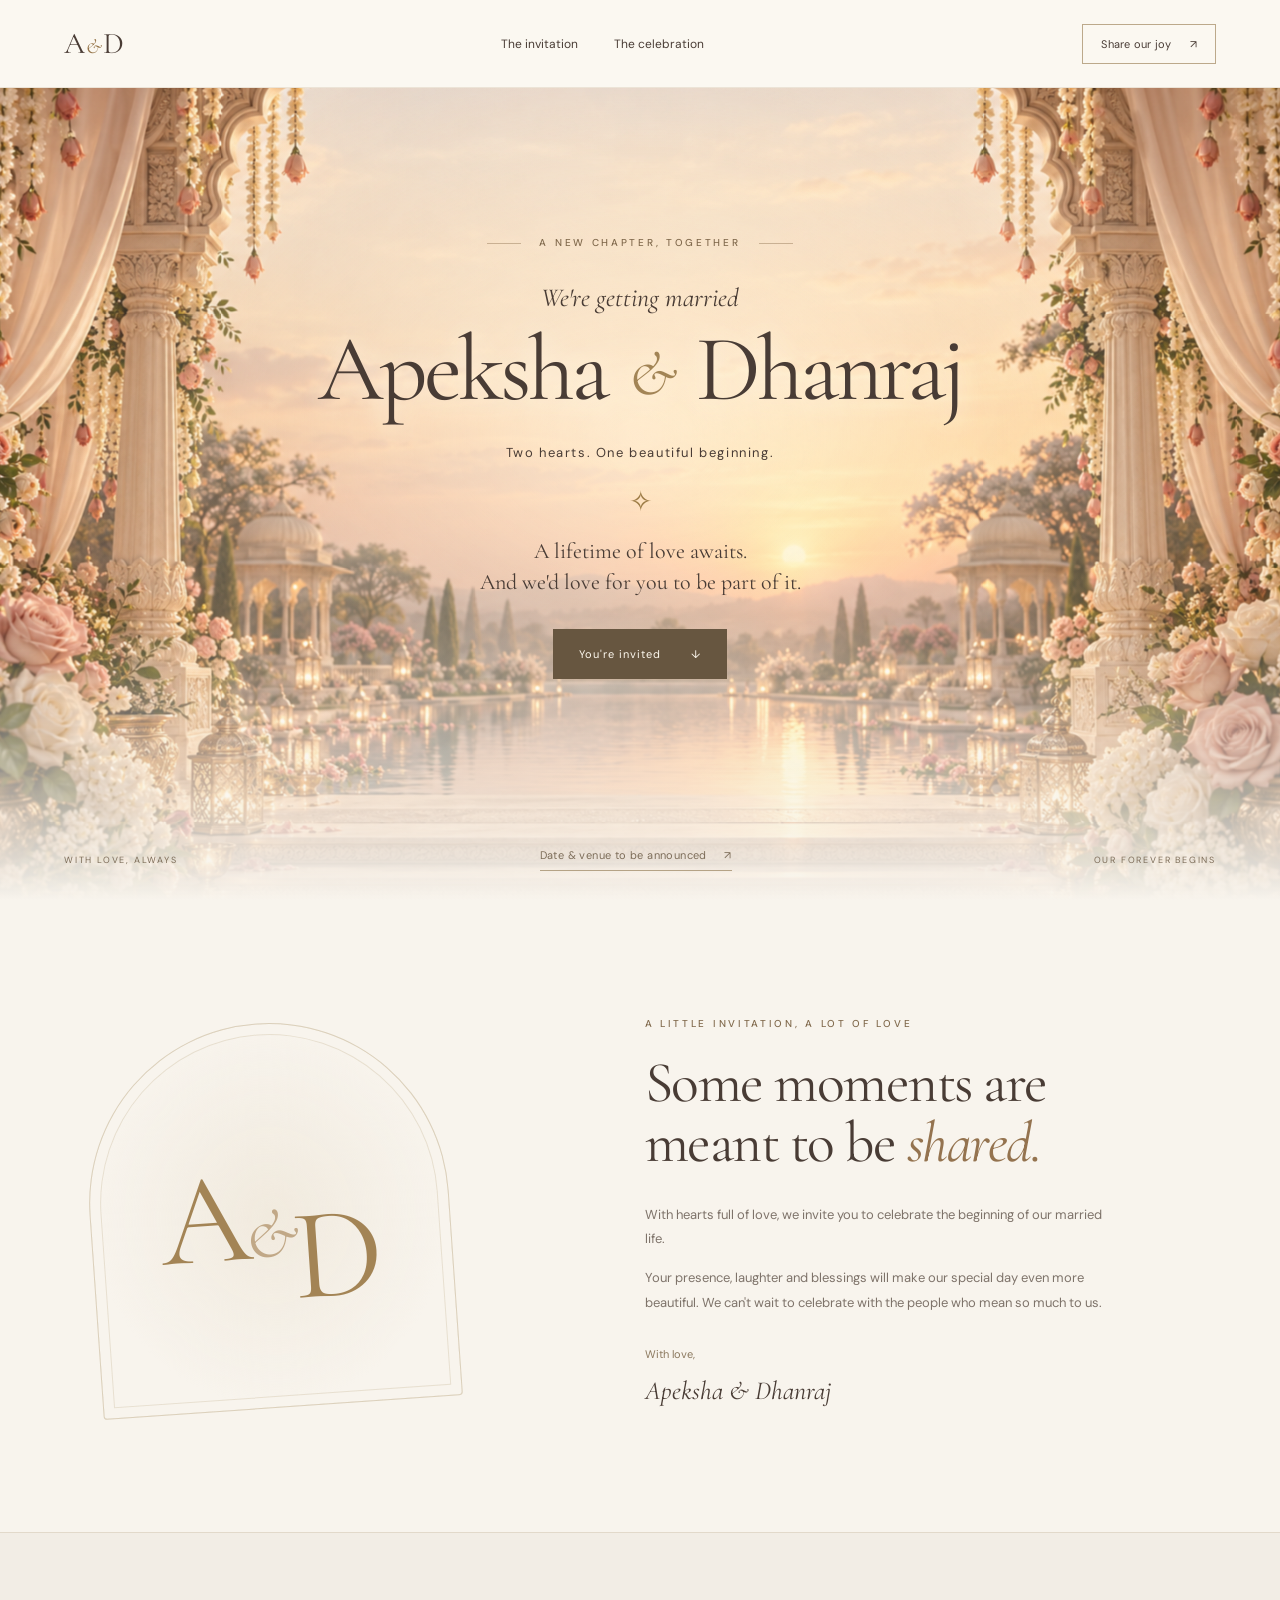
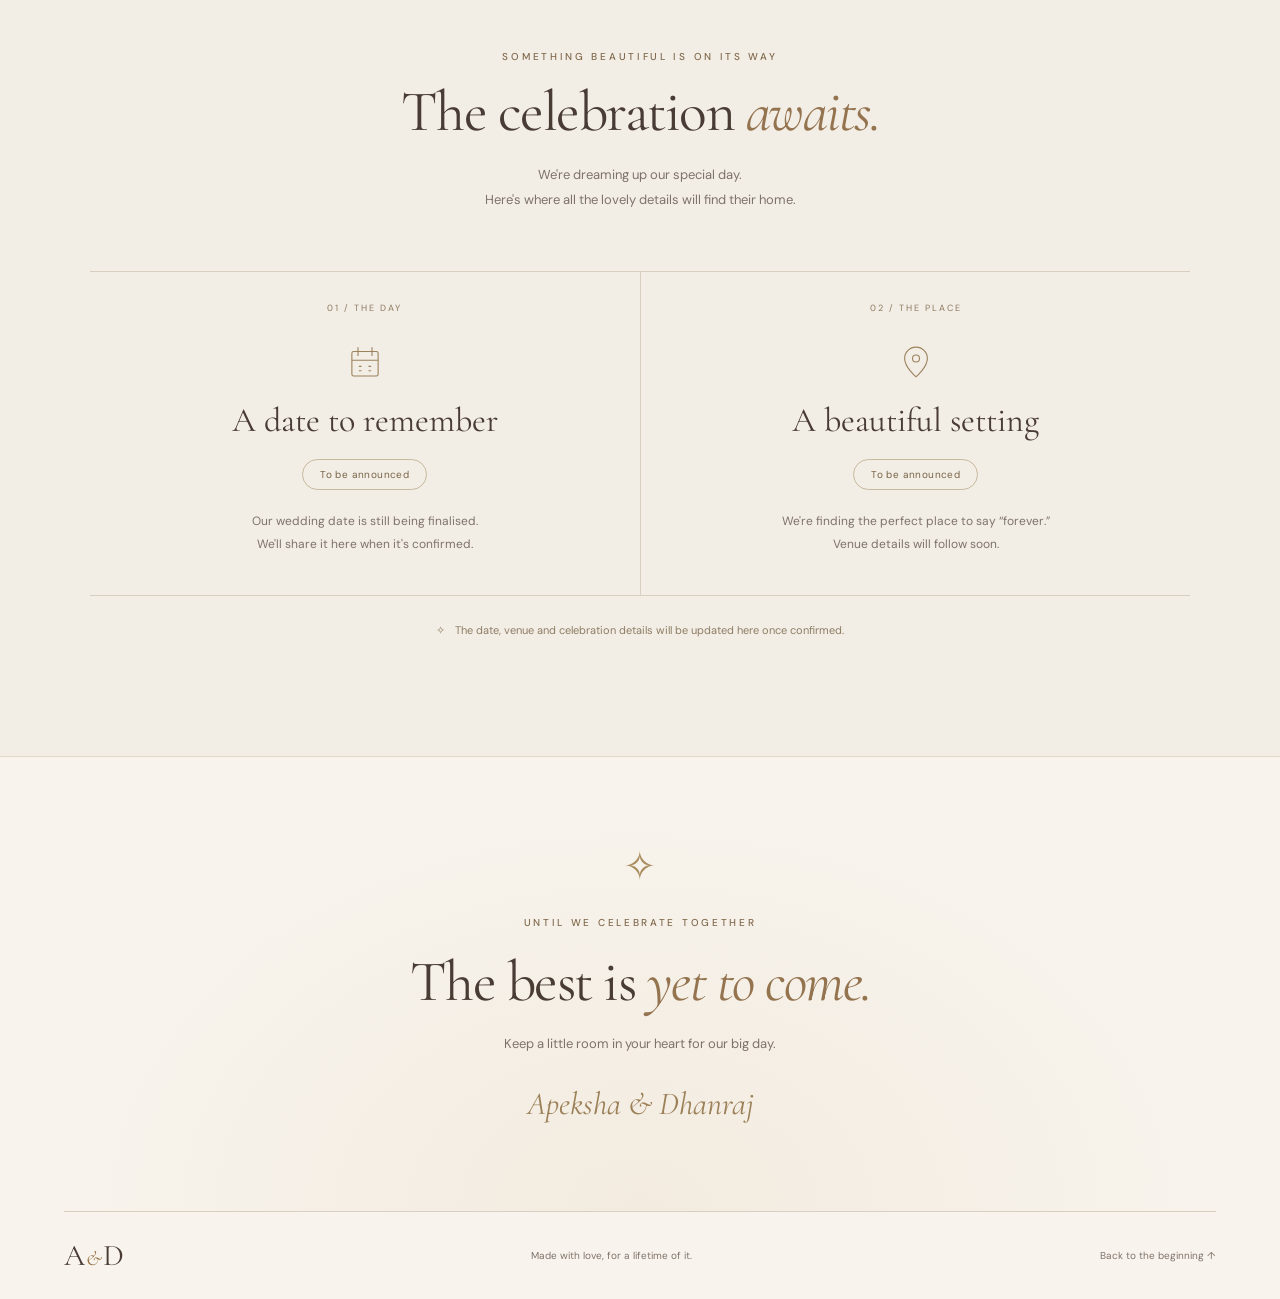
==== index.html @ e091887b "Publish Apeksha and Dhanraj wedding invitation" ====
<!doctype html>
<html lang="en">
<head>
  <meta charset="UTF-8">
  <meta name="viewport" content="width=device-width, initial-scale=1">
  <meta name="theme-color" content="#f7f2e9">
  <meta name="description" content="Apeksha and Dhanraj are getting married. Join us as we begin a lifetime of togetherness. Wedding date and venue will be announced soon.">
  <title>Apeksha &amp; Dhanraj | Our forever begins</title>
  <link rel="stylesheet" href="styles.css">
  <script src="script.js" defer></script>
</head>
<body>
  <header class="header">
    <a class="monogram" href="#home" aria-label="Apeksha and Dhanraj, home">A<span>&amp;</span>D</a>
    <nav aria-label="Main navigation">
      <a href="#invitation">The invitation</a>
      <a href="#celebration">The celebration</a>
    </nav>
    <button class="share-button" id="share" type="button">Share our joy <span aria-hidden="true">↗</span></button>
  </header>
  <main>
    <section class="hero" id="home" aria-labelledby="couple-names">
      <div class="hero-art" aria-hidden="true"></div>
      <div class="hero-wash" aria-hidden="true"></div>
      <div class="hero-copy">
        <p class="eyebrow"><span></span> A NEW CHAPTER, TOGETHER <span></span></p>
        <p class="intro">We're getting married</p>
        <h1 id="couple-names">Apeksha <em>&amp;</em> Dhanraj</h1>
        <p class="hero-message">Two hearts. One beautiful beginning.</p>
        <div class="small-ornament" aria-hidden="true">✧</div>
        <p class="hero-note">A lifetime of love awaits.<br>And we'd love for you to be part of it.</p>
        <a class="primary-button" href="#invitation">You're invited <span aria-hidden="true">↓</span></a>
      </div>
      <div class="hero-bottom">
        <span>WITH LOVE, ALWAYS</span>
        <a href="#celebration">Date &amp; venue to be announced <span aria-hidden="true">↗</span></a>
        <span>OUR FOREVER BEGINS</span>
      </div>
    </section>
    <section class="invitation section-pad" id="invitation" aria-labelledby="invitation-heading">
      <div class="invitation-side" aria-hidden="true"><span>A</span><i>&amp;</i><span>D</span></div>
      <div class="invitation-copy">
        <p class="eyebrow">A LITTLE INVITATION, A LOT OF LOVE</p>
        <h2 id="invitation-heading">Some moments are<br>meant to be <em>shared.</em></h2>
        <p>With hearts full of love, we invite you to celebrate the beginning of our married life.</p>
        <p>Your presence, laughter and blessings will make our special day even more beautiful. We can't wait to celebrate with the people who mean so much to us.</p>
        <p class="signature">With love,<br><span>Apeksha &amp; Dhanraj</span></p>
      </div>
    </section>
    <section class="celebration section-pad" id="celebration" aria-labelledby="celebration-heading">
      <p class="eyebrow">SOMETHING BEAUTIFUL IS ON ITS WAY</p>
      <h2 id="celebration-heading">The celebration <em>awaits.</em></h2>
      <p class="section-lead">We're dreaming up our special day.<br>Here's where all the lovely details will find their home.</p>
      <div class="details">
        <article>
          <span class="detail-number">01 / THE DAY</span>
          <svg viewBox="0 0 48 48" fill="none" aria-hidden="true"><rect x="9" y="12" width="30" height="28" rx="2"/><path d="M16 7v10M32 7v10M9 22h30M17 29h3m8 0h3m-14 5h3m8 0h3"/></svg>
          <h3>A date to remember</h3>
          <span class="status">To be announced</span>
          <p>Our wedding date is still being finalised.<br>We'll share it here when it's confirmed.</p>
        </article>
        <article>
          <span class="detail-number">02 / THE PLACE</span>
          <svg viewBox="0 0 48 48" fill="none" aria-hidden="true"><path d="M37 20c0 10-13 21-13 21S11 30 11 20a13 13 0 1 1 26 0Z"/><circle cx="24" cy="20" r="4"/></svg>
          <h3>A beautiful setting</h3>
          <span class="status">To be announced</span>
          <p>We're finding the perfect place to say “forever.”<br>Venue details will follow soon.</p>
        </article>
      </div>
      <p class="details-note"><span aria-hidden="true">✧</span> The date, venue and celebration details will be updated here once confirmed.</p>
    </section>
    <section class="closing" aria-labelledby="closing-heading">
      <div aria-hidden="true" class="closing-ornament">✧</div>
      <p class="eyebrow">UNTIL WE CELEBRATE TOGETHER</p>
      <h2 id="closing-heading">The best is <em>yet to come.</em></h2>
      <p>Keep a little room in your heart for our big day.</p>
      <span class="closing-names">Apeksha &amp; Dhanraj</span>
    </section>
  </main>
  <footer><a class="monogram" href="#home" aria-label="Back to top">A<span>&amp;</span>D</a><p>Made with love, for a lifetime of it.</p><a href="#home">Back to the beginning ↑</a></footer>
  <div id="toast" class="toast" role="status" aria-live="polite"></div>
  <dialog id="share-dialog">
    <form method="dialog"><button class="dialog-close" aria-label="Close sharing options">×</button></form>
    <p class="eyebrow">A LITTLE JOY TO SHARE</p>
    <h2>Our wedding invitation</h2>
    <p>Share a little happiness. Copy our invitation link and send it to someone you'd love to celebrate with.</p>
    <label for="share-url">Invitation link</label>
    <input id="share-url" readonly>
    <button id="copy-link" class="primary-button" type="button">Copy invitation link</button>
    <p id="copy-status" role="status"></p>
  </dialog>
</body>
</html>
---- styles.css ----
@import url('https://fonts.googleapis.com/css2?family=Cormorant+Garamond:ital,wght@0,400;0,500;0,600;1,400;1,500&family=DM+Sans:wght@400;500;600&display=swap');
:root{--paper:#f8f4ed;--ink:#493c35;--muted:#7e736a;--gold:#947347;--line:#d9cfc0;--serif:"Cormorant Garamond",Georgia,serif;--sans:"DM Sans",Arial,sans-serif}
*{box-sizing:border-box}html{scroll-behavior:smooth;scroll-padding-top:80px}body{margin:0;background:var(--paper);color:var(--ink);font-family:var(--sans);font-size:14px}a{color:inherit;text-decoration:none}button,input{font:inherit}button,a{-webkit-tap-highlight-color:transparent}a:focus-visible,button:focus-visible,input:focus-visible{outline:2px solid var(--gold);outline-offset:6px}button{cursor:pointer}h1,h2,h3,p{margin:0}h1,h2,h3{font-family:var(--serif);font-weight:400}h2{font-size:clamp(40px,4.5vw,66px);line-height:1.04;letter-spacing:-1.5px}h2 em{font-weight:400;color:#94734f}.header{height:88px;padding:0 5%;display:flex;align-items:center;justify-content:space-between;border-bottom:1px solid #d5c5ae66;background:#fbf8f1}.monogram{font-family:var(--serif);font-size:30px;letter-spacing:-2px;white-space:nowrap}.monogram span{font-size:21px;padding:0 3px;color:var(--gold);font-style:italic}.header nav{display:flex;gap:36px;font-size:12px}.header nav a:hover,footer>a:last-child:hover{color:var(--gold)}.share-button{border:1px solid #bca98b;background:transparent;color:var(--ink);padding:12px 18px;font-size:11px;letter-spacing:.25px}.share-button span{margin-left:15px}.hero{min-height:720px;height:calc(100svh - 88px);max-height:1050px;position:relative;isolation:isolate;overflow:hidden;display:flex;align-items:center;justify-content:center;text-align:center}.hero-art{position:absolute;inset:-18px;background:#e9dfcc url("wedding-garden.png") center 53%/cover no-repeat;z-index:-3;transform:translate3d(var(--move-x,0px),var(--move-y,0px),0) scale(1.025);transition:transform 1.2s ease-out;will-change:transform}.hero-wash{position:absolute;inset:0;background:linear-gradient(180deg,#fff9e916 0%,#fff8e120 65%,#f8f4ed 100%),radial-gradient(ellipse at 50% 43%,#fff8e8a8 0%,#fff6e03b 40%,transparent 67%);z-index:-2}.hero-copy{position:relative;padding:20px 24px 95px;animation:arrive 1.6s both}.eyebrow{font-size:10px;letter-spacing:2.7px;font-weight:500;line-height:1.8;color:#816a4d}.hero .eyebrow{display:flex;align-items:center;justify-content:center;gap:18px}.hero .eyebrow span{width:34px;height:1px;background:#9c805f80}.intro{font-family:var(--serif);font-size:26px;font-style:italic;margin:30px 0 8px}.hero h1{font-size:clamp(66px,7.3vw,112px);line-height:1.05;letter-spacing:-4px;text-shadow:0 2px 25px #fff7e9}.hero h1 em{display:inline-block;font-size:.68em;color:#a28455;margin:0 5px;font-weight:400;vertical-align:8%}.hero-message{font-size:13px;letter-spacing:1.6px;margin-top:25px}.small-ornament{font-size:28px;color:#9c7b45;margin:22px 0 16px}.hero-note{font-family:var(--serif);font-size:22px;line-height:1.4}.primary-button{display:inline-flex;align-items:center;justify-content:center;gap:30px;background:#675640;color:#fffaf0;padding:17px 25px;margin-top:31px;border:1px solid #675640;font-size:11px;letter-spacing:1px;transition:background .2s,transform .2s}.primary-button:hover{background:#4d402f;transform:translateY(-2px)}.hero-bottom{position:absolute;bottom:29px;left:5%;right:5%;display:flex;align-items:center;justify-content:space-between;font-size:9px;letter-spacing:1.8px;color:#7c6c58}.hero-bottom>a{letter-spacing:.4px;font-size:11px;border-bottom:1px solid #b5a386;padding-bottom:8px}.hero-bottom>a span{margin-left:14px}.section-pad{padding:115px max(7%,calc((100vw - 1160px)/2))}.invitation{display:grid;grid-template-columns:1fr 1.2fr;gap:100px;align-items:center}.invitation-side{border:1px solid #b6a27c70;border-radius:200px 200px 4px 4px;position:relative;min-height:385px;max-width:360px;width:100%;display:flex;align-items:center;justify-content:center;font-family:var(--serif);font-size:130px;color:#a38455;background:radial-gradient(ellipse,#e9dfcd77,transparent 70%);box-shadow:inset 0 0 0 10px var(--paper),inset 0 0 0 11px #b6a27c40;transform:rotate(-4deg)}.invitation-side i{font-size:70px;margin:35px -7px 0;color:#c1a887}.invitation-side span:last-child{margin-top:85px}.invitation-copy h2{margin:21px 0 29px}.invitation-copy>p:not(.eyebrow):not(.signature){max-width:470px;font-size:13px;line-height:1.9;color:var(--muted);margin-top:14px}.signature{margin-top:27px;color:#8b785e;font-size:11px;line-height:2}.signature span{font-family:var(--serif);font-size:26px;font-style:italic;color:var(--ink)}.celebration{text-align:center;background:#eee8dd80;border-top:1px solid #e2d9ca;border-bottom:1px solid #e2d9ca}.celebration h2{margin:17px 0 21px}.section-lead{font-size:13px;line-height:1.9;color:var(--muted)}.details{display:grid;grid-template-columns:1fr 1fr;margin-top:58px;border-top:1px solid var(--line);border-bottom:1px solid var(--line)}.details article{padding:30px 20px 40px}.details article+article{border-left:1px solid var(--line)}.detail-number{display:block;font-size:9px;letter-spacing:2px;color:#8d7a60}.details svg{display:block;width:42px;height:42px;stroke:#9b825d;stroke-width:1.25;margin:27px auto 17px}.details h3{font-size:34px}.status{display:inline-block;border:1px solid #c8b99e;border-radius:30px;padding:8px 17px;margin:18px 0 20px;font-size:10px;letter-spacing:.4px;color:#786446}.details article p{font-size:12px;line-height:1.9;color:var(--muted)}.details-note{font-size:11px;line-height:1.8;color:#8e7d64;margin-top:25px}.details-note span{margin-right:7px}.closing{padding:83px 24px 88px;text-align:center;background:radial-gradient(ellipse at 50% 100%,#e7d9c555,transparent 70%)}.closing-ornament{font-size:40px;color:#aa8d5e;margin-bottom:22px}.closing h2{margin:21px 0 22px}.closing>p:not(.eyebrow){color:var(--muted);font-size:13px}.closing-names{display:block;font-family:var(--serif);font-size:32px;font-style:italic;color:#9c8058;margin-top:32px}footer{margin:0 5%;padding:25px 0;border-top:1px solid var(--line);display:flex;align-items:center;justify-content:space-between}footer p,footer>a:last-child{font-size:10px;color:var(--muted)}.toast{position:fixed;bottom:25px;left:50%;transform:translate(-50%,20px);opacity:0;pointer-events:none;padding:14px 22px;background:var(--ink);color:var(--paper);transition:.3s;z-index:5}.toast.visible{opacity:1;transform:translate(-50%,0)}dialog{width:calc(100% - 40px);max-width:480px;border:1px solid var(--line);padding:45px 35px;background:var(--paper);color:var(--ink);box-shadow:0 25px 100px #241b2833}dialog::backdrop{background:#31282188;backdrop-filter:blur(5px)}dialog h2{font-size:36px;margin:15px 0}dialog p:not(.eyebrow){font-size:12px;line-height:1.8;color:var(--muted)}dialog label{display:block;margin:25px 0 8px;font-size:11px}dialog input{padding:12px;width:100%;border:1px solid var(--line);background:#fffaf3;color:var(--ink);font-size:12px}dialog .primary-button{margin:15px 0}.dialog-close{position:absolute;top:10px;right:14px;font-size:26px;background:none;border:0;color:var(--ink)}@keyframes arrive{from{opacity:0;transform:translateY(16px)}to{opacity:1;transform:translateY(0)}}@media(min-width:1600px){.hero h1{font-size:120px}}
@media(max-width:800px){.header{height:74px;padding:0 6%}.header nav{gap:18px;font-size:10px}.share-button{padding:10px;font-size:10px}.share-button span{margin-left:5px}.hero{min-height:710px;height:calc(100svh - 74px)}.hero-art{background-position:50% 50%}.hero-copy{padding-bottom:80px}.hero h1{font-size:75px;letter-spacing:-2.5px;max-width:420px}.hero h1 em{display:block;font-size:42px;line-height:1.05;margin:5px 0}.hero .eyebrow{font-size:9px;letter-spacing:2px}.intro{font-size:23px;margin-top:25px}.hero-message{font-size:11px;letter-spacing:1px;margin-top:20px}.small-ornament{margin:17px 0 10px}.hero-note{font-size:20px}.hero-bottom{justify-content:center}.hero-bottom>span{display:none}.section-pad{padding:75px 8%}.invitation{gap:42px;grid-template-columns:.8fr 1.2fr}.invitation-side{font-size:85px;min-height:290px}.invitation-side i{font-size:45px}.invitation-copy h2{font-size:42px}.details h3{font-size:29px}}
@media(max-width:540px){.header nav a:first-child{display:none}.header nav{margin-left:auto;margin-right:20px}.share-button{font-size:0;border:0;padding:10px}.share-button span{font-size:22px;margin:0}.hero{min-height:745px;max-height:900px}.hero-copy{padding:10px 18px 75px}.hero h1{font-size:78px}.hero-art{background-position:center;background-size:auto 100%}.hero-wash{background:radial-gradient(ellipse at center,#fff8e8c9 10%,#fff6e066 55%,transparent 90%),linear-gradient(0deg,var(--paper),transparent 30%)}.hero .eyebrow span{width:18px}.hero .eyebrow{gap:9px;font-size:8px;letter-spacing:2px}.intro{margin-top:26px}.invitation{grid-template-columns:1fr;text-align:center;gap:40px}.invitation-side{min-height:230px;max-width:210px;margin:auto;font-size:85px}.invitation-side span:last-child{margin-top:55px}.invitation-copy h2{font-size:45px}.invitation-copy>p:not(.eyebrow):not(.signature){margin-left:auto;margin-right:auto}.details{grid-template-columns:1fr;margin-top:35px}.details article+article{border-left:0;border-top:1px solid var(--line)}.details article{padding:27px 0 35px}.details-note{font-size:10px}.celebration h2,.closing h2{font-size:44px}.closing{padding:65px 7%}footer{flex-wrap:wrap;gap:20px;justify-content:center;text-align:center}footer .monogram{display:none}footer>a:last-child{width:100%}}
@media(prefers-reduced-motion:reduce){html{scroll-behavior:auto}*,*::before,*::after{animation:none!important;transition:none!important}.hero-art{transform:none;will-change:auto}}
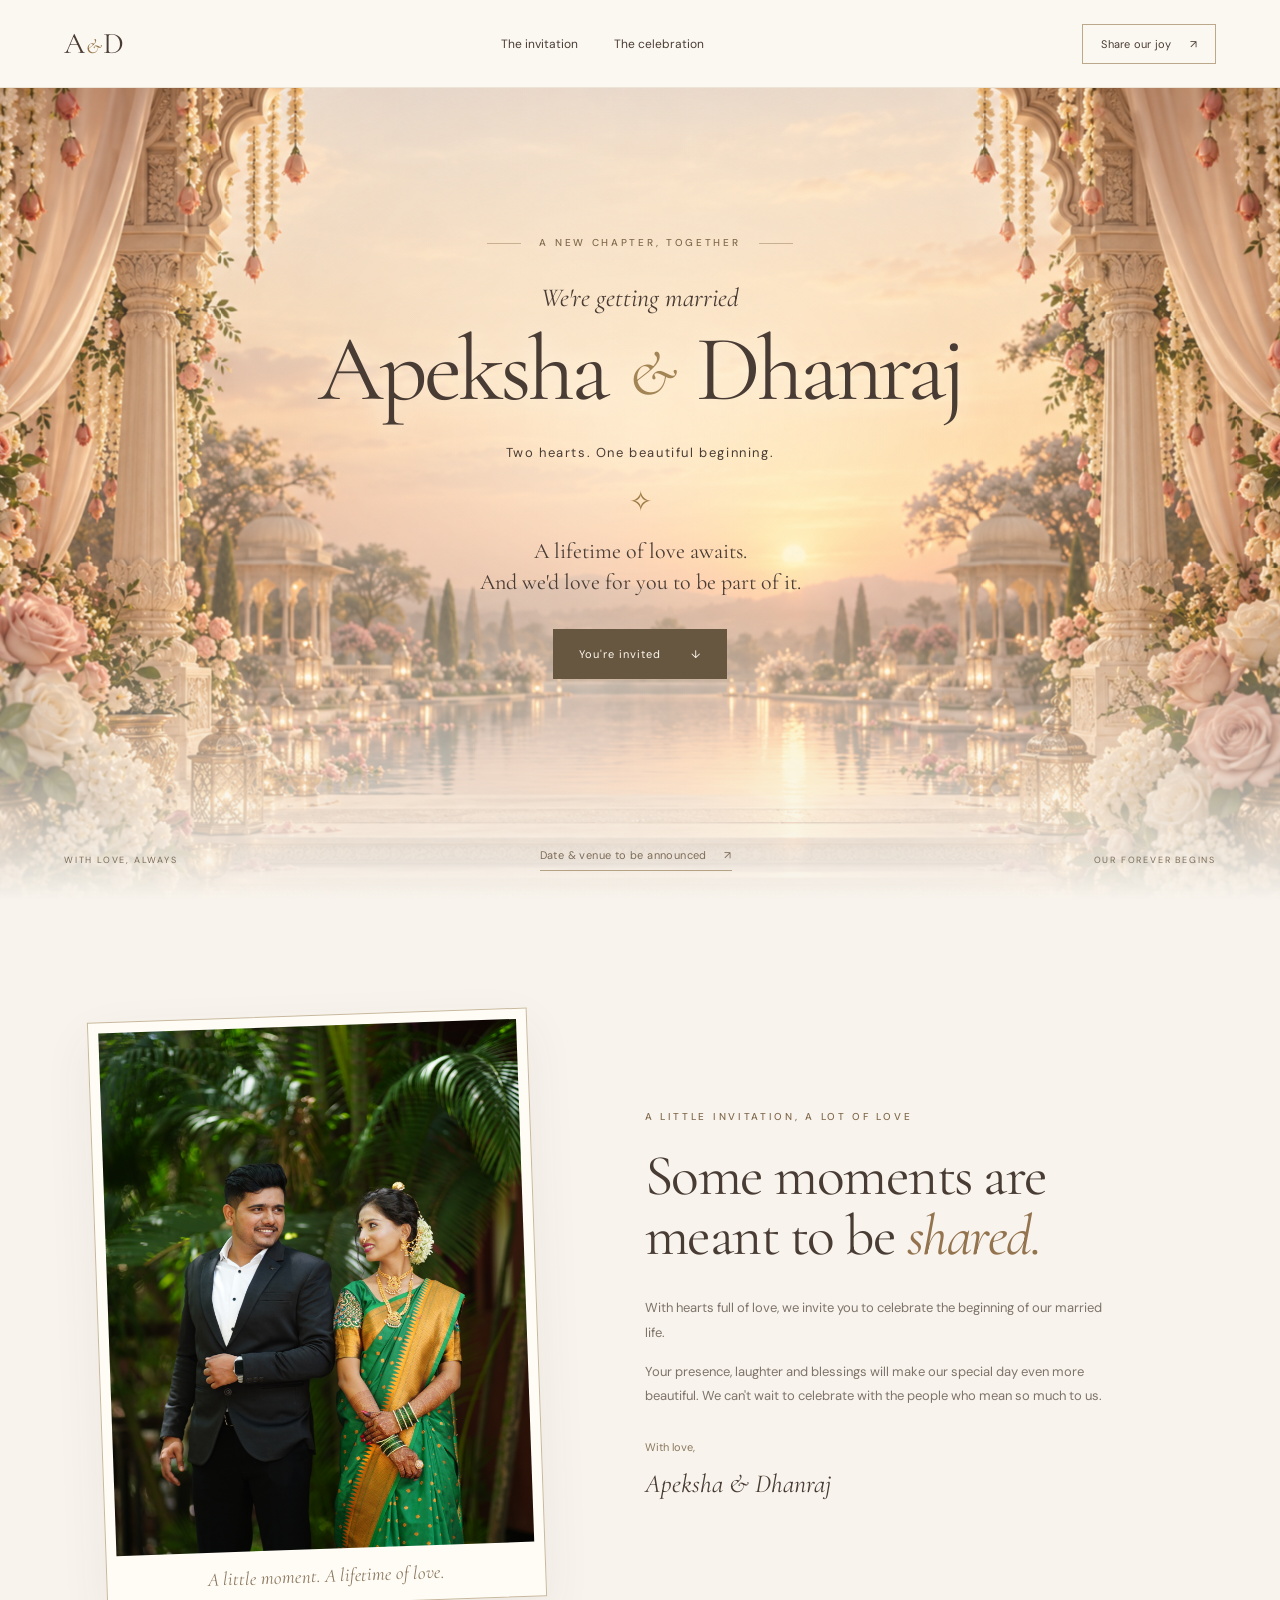
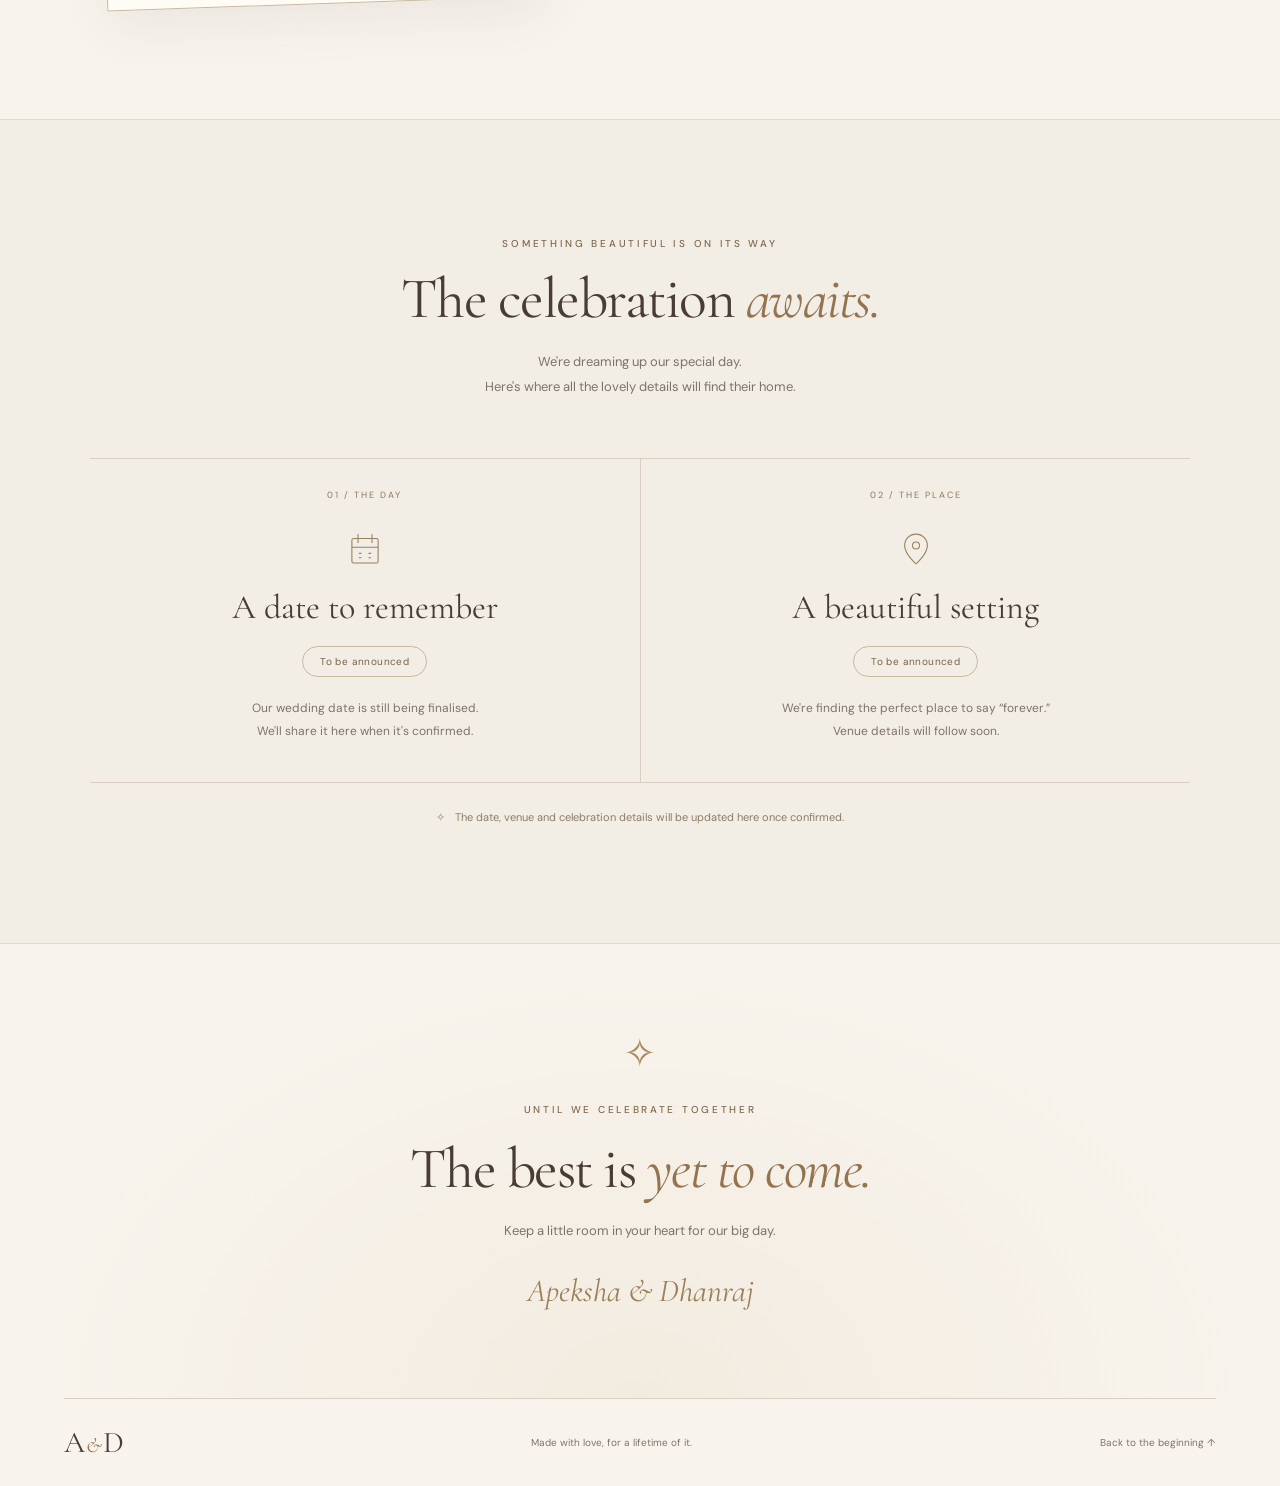
==== commit e91cda53: "Add engagement photo to the wedding invitation" ====
--- a/index.html
+++ b/index.html
@@ -6,7 +6,7 @@
   <meta name="theme-color" content="#f7f2e9">
   <meta name="description" content="Apeksha and Dhanraj are getting married. Join us as we begin a lifetime of togetherness. Wedding date and venue will be announced soon.">
   <title>Apeksha &amp; Dhanraj | Our forever begins</title>
-  <link rel="stylesheet" href="styles.css">
+  <link rel="stylesheet" href="styles.css?v=20261024">
   <script src="script.js" defer></script>
 </head>
 <body>
@@ -38,7 +38,7 @@
       </div>
     </section>
     <section class="invitation section-pad" id="invitation" aria-labelledby="invitation-heading">
-      <div class="invitation-side" aria-hidden="true"><span>A</span><i>&amp;</i><span>D</span></div>
+      <figure class="couple-photo"><img src="engagement-photo.jpg" alt="Apeksha and Dhanraj together at their engagement, surrounded by greenery" width="6000" height="4000" loading="lazy" decoding="async"><figcaption>A little moment. A lifetime of love.</figcaption></figure>
       <div class="invitation-copy">
         <p class="eyebrow">A LITTLE INVITATION, A LOT OF LOVE</p>
         <h2 id="invitation-heading">Some moments are<br>meant to be <em>shared.</em></h2>
@@ -91,3 +91,4 @@
   </dialog>
 </body>
 </html>
+
--- a/styles.css
+++ b/styles.css
@@ -5,3 +5,5 @@
 @media(max-width:540px){.header nav a:first-child{display:none}.header nav{margin-left:auto;margin-right:20px}.share-button{font-size:0;border:0;padding:10px}.share-button span{font-size:22px;margin:0}.hero{min-height:745px;max-height:900px}.hero-copy{padding:10px 18px 75px}.hero h1{font-size:78px}.hero-art{background-position:center;background-size:auto 100%}.hero-wash{background:radial-gradient(ellipse at center,#fff8e8c9 10%,#fff6e066 55%,transparent 90%),linear-gradient(0deg,var(--paper),transparent 30%)}.hero .eyebrow span{width:18px}.hero .eyebrow{gap:9px;font-size:8px;letter-spacing:2px}.intro{margin-top:26px}.invitation{grid-template-columns:1fr;text-align:center;gap:40px}.invitation-side{min-height:230px;max-width:210px;margin:auto;font-size:85px}.invitation-side span:last-child{margin-top:55px}.invitation-copy h2{font-size:45px}.invitation-copy>p:not(.eyebrow):not(.signature){margin-left:auto;margin-right:auto}.details{grid-template-columns:1fr;margin-top:35px}.details article+article{border-left:0;border-top:1px solid var(--line)}.details article{padding:27px 0 35px}.details-note{font-size:10px}.celebration h2,.closing h2{font-size:44px}.closing{padding:65px 7%}footer{flex-wrap:wrap;gap:20px;justify-content:center;text-align:center}footer .monogram{display:none}footer>a:last-child{width:100%}}
 @media(prefers-reduced-motion:reduce){html{scroll-behavior:auto}*,*::before,*::after{animation:none!important;transition:none!important}.hero-art{transform:none;will-change:auto}}
 
+
+.couple-photo{margin:0;width:100%;max-width:440px;justify-self:center;padding:10px;border:1px solid #c8b99e;background:#fffcf6;box-shadow:0 18px 50px #493c3512;transform:rotate(-2deg)}.couple-photo img{display:block;width:100%;height:auto;aspect-ratio:4/5;object-fit:cover;object-position:50% 50%}.couple-photo figcaption{font-family:var(--serif);font-style:italic;font-size:19px;text-align:center;padding:15px 4px 6px;color:#8b785e}@media(max-width:800px){.invitation{gap:40px;grid-template-columns:1fr 1.1fr}}@media(max-width:640px){.invitation{grid-template-columns:1fr;text-align:center}.couple-photo{max-width:420px}.invitation-copy>p{margin-left:auto;margin-right:auto}}
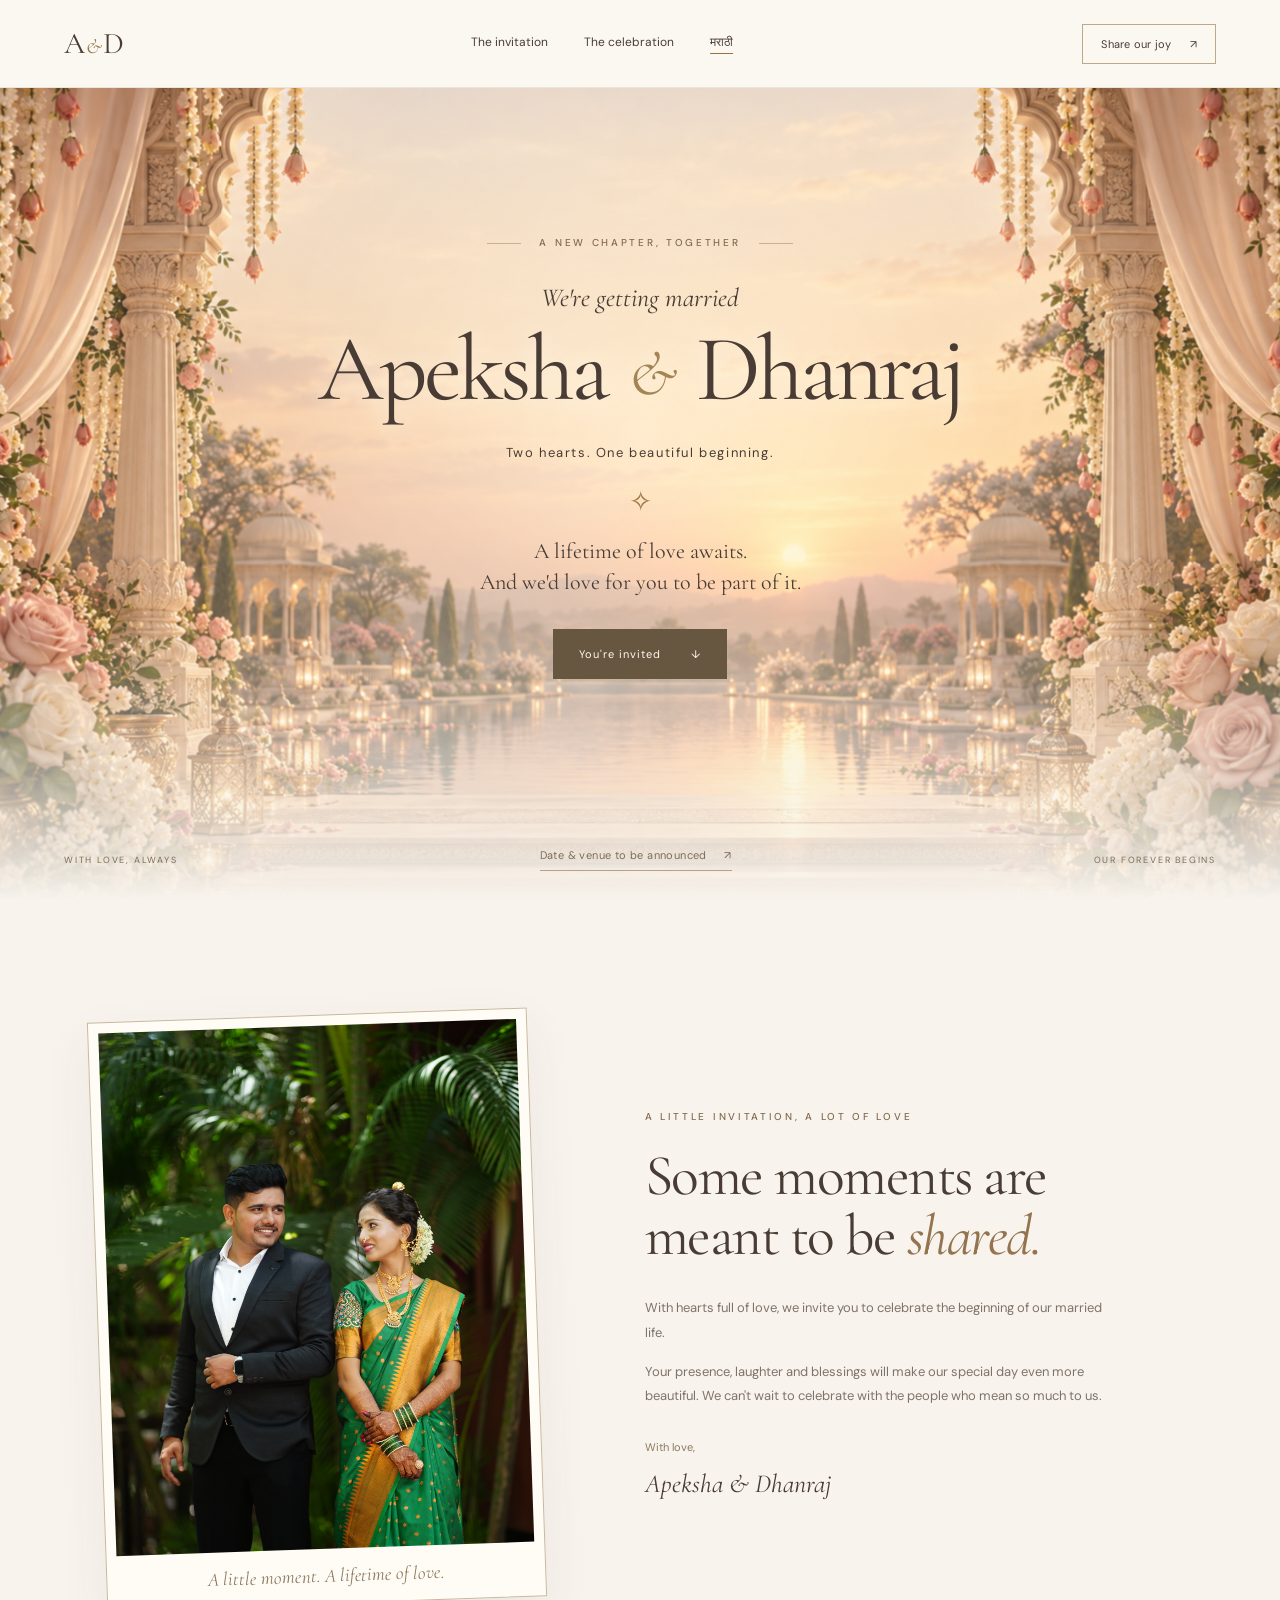
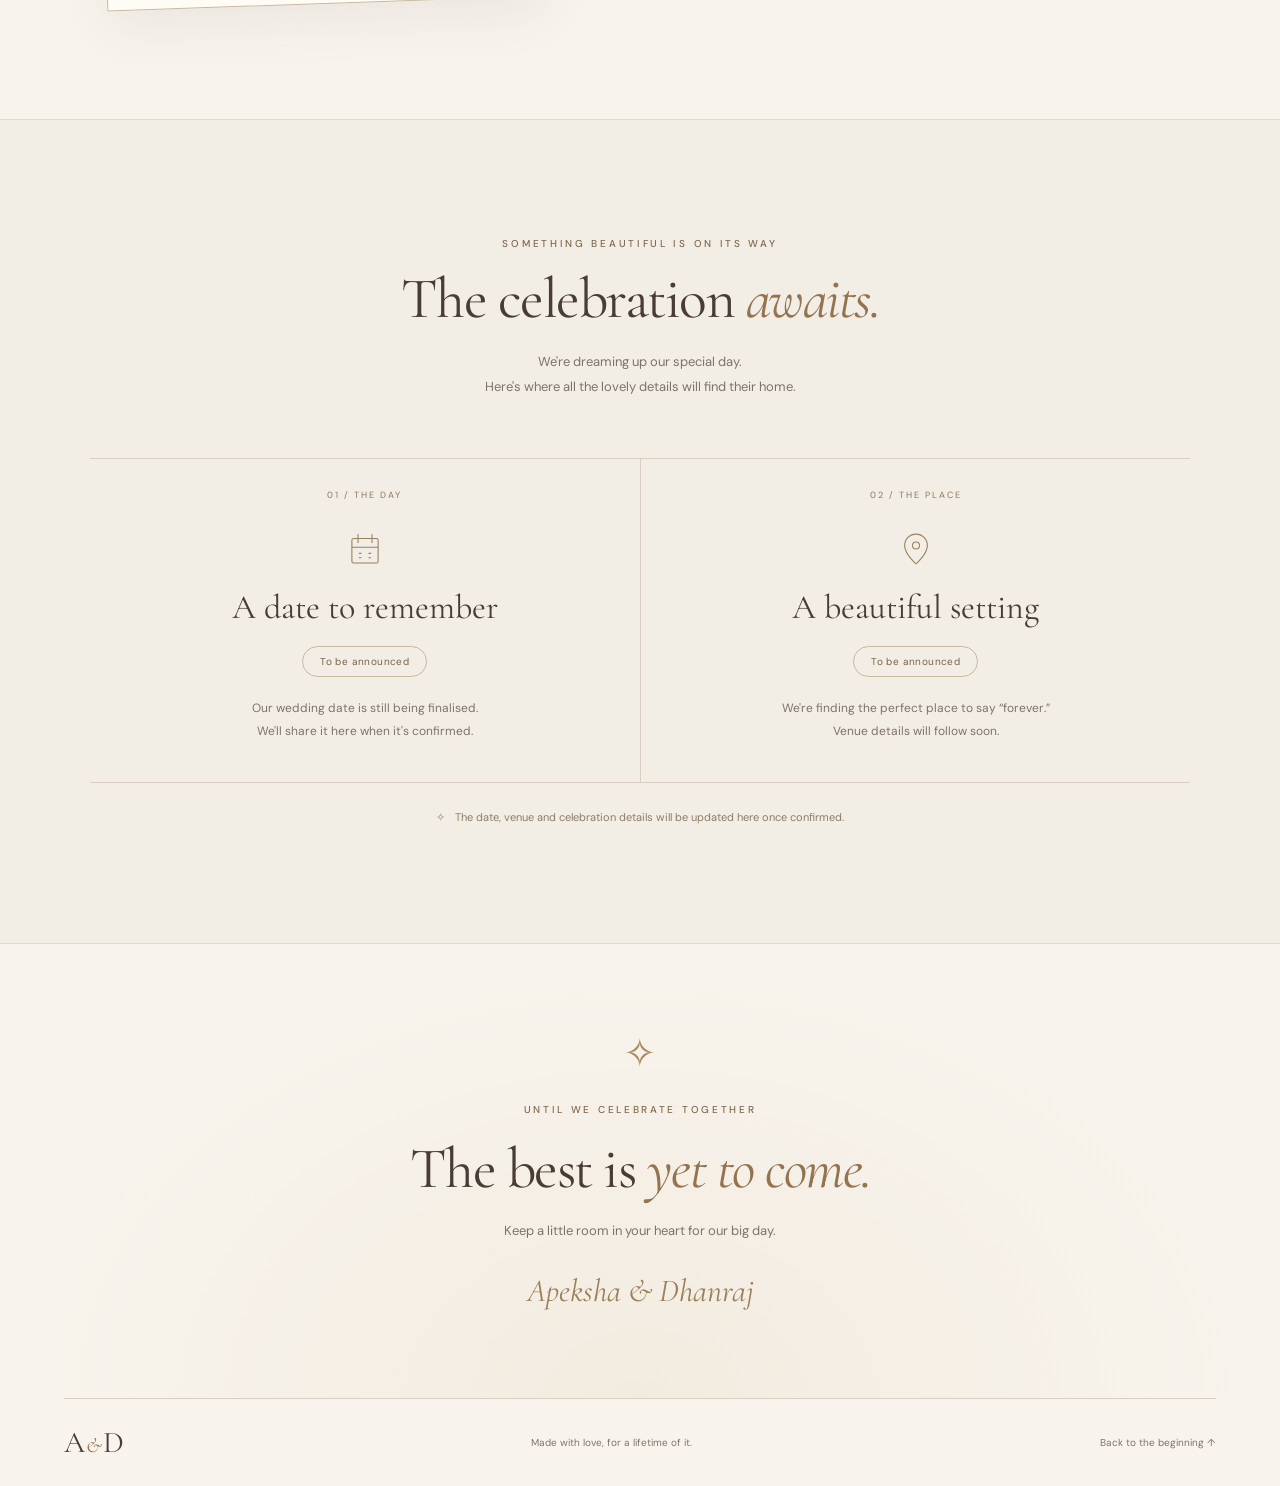
==== commit e9253a12: "Add Marathi wedding invitation and language switching" ====
--- a/index.html
+++ b/index.html
@@ -6,8 +6,8 @@
   <meta name="theme-color" content="#f7f2e9">
   <meta name="description" content="Apeksha and Dhanraj are getting married. Join us as we begin a lifetime of togetherness. Wedding date and venue will be announced soon.">
   <title>Apeksha &amp; Dhanraj | Our forever begins</title>
-  <link rel="stylesheet" href="styles.css?v=20261024">
-  <script src="script.js" defer></script>
+  <link rel="stylesheet" href="styles.css?v=marathi1">
+  <script src="script.js?v=marathi1" defer></script>
 </head>
 <body>
   <header class="header">
@@ -15,6 +15,7 @@
     <nav aria-label="Main navigation">
       <a href="#invitation">The invitation</a>
       <a href="#celebration">The celebration</a>
+      <a class="language-link" href="marathi.html" lang="mr" hreflang="mr">मराठी</a>
     </nav>
     <button class="share-button" id="share" type="button">Share our joy <span aria-hidden="true">↗</span></button>
   </header>
--- a/styles.css
+++ b/styles.css
@@ -1,3 +1,4 @@
+@import url('https://fonts.googleapis.com/css2?family=Noto+Sans+Devanagari:wght@400;500;600&family=Noto+Serif+Devanagari:wght@400;500;600&display=swap');
 @import url('https://fonts.googleapis.com/css2?family=Cormorant+Garamond:ital,wght@0,400;0,500;0,600;1,400;1,500&family=DM+Sans:wght@400;500;600&display=swap');
 :root{--paper:#f8f4ed;--ink:#493c35;--muted:#7e736a;--gold:#947347;--line:#d9cfc0;--serif:"Cormorant Garamond",Georgia,serif;--sans:"DM Sans",Arial,sans-serif}
 *{box-sizing:border-box}html{scroll-behavior:smooth;scroll-padding-top:80px}body{margin:0;background:var(--paper);color:var(--ink);font-family:var(--sans);font-size:14px}a{color:inherit;text-decoration:none}button,input{font:inherit}button,a{-webkit-tap-highlight-color:transparent}a:focus-visible,button:focus-visible,input:focus-visible{outline:2px solid var(--gold);outline-offset:6px}button{cursor:pointer}h1,h2,h3,p{margin:0}h1,h2,h3{font-family:var(--serif);font-weight:400}h2{font-size:clamp(40px,4.5vw,66px);line-height:1.04;letter-spacing:-1.5px}h2 em{font-weight:400;color:#94734f}.header{height:88px;padding:0 5%;display:flex;align-items:center;justify-content:space-between;border-bottom:1px solid #d5c5ae66;background:#fbf8f1}.monogram{font-family:var(--serif);font-size:30px;letter-spacing:-2px;white-space:nowrap}.monogram span{font-size:21px;padding:0 3px;color:var(--gold);font-style:italic}.header nav{display:flex;gap:36px;font-size:12px}.header nav a:hover,footer>a:last-child:hover{color:var(--gold)}.share-button{border:1px solid #bca98b;background:transparent;color:var(--ink);padding:12px 18px;font-size:11px;letter-spacing:.25px}.share-button span{margin-left:15px}.hero{min-height:720px;height:calc(100svh - 88px);max-height:1050px;position:relative;isolation:isolate;overflow:hidden;display:flex;align-items:center;justify-content:center;text-align:center}.hero-art{position:absolute;inset:-18px;background:#e9dfcc url("wedding-garden.png") center 53%/cover no-repeat;z-index:-3;transform:translate3d(var(--move-x,0px),var(--move-y,0px),0) scale(1.025);transition:transform 1.2s ease-out;will-change:transform}.hero-wash{position:absolute;inset:0;background:linear-gradient(180deg,#fff9e916 0%,#fff8e120 65%,#f8f4ed 100%),radial-gradient(ellipse at 50% 43%,#fff8e8a8 0%,#fff6e03b 40%,transparent 67%);z-index:-2}.hero-copy{position:relative;padding:20px 24px 95px;animation:arrive 1.6s both}.eyebrow{font-size:10px;letter-spacing:2.7px;font-weight:500;line-height:1.8;color:#816a4d}.hero .eyebrow{display:flex;align-items:center;justify-content:center;gap:18px}.hero .eyebrow span{width:34px;height:1px;background:#9c805f80}.intro{font-family:var(--serif);font-size:26px;font-style:italic;margin:30px 0 8px}.hero h1{font-size:clamp(66px,7.3vw,112px);line-height:1.05;letter-spacing:-4px;text-shadow:0 2px 25px #fff7e9}.hero h1 em{display:inline-block;font-size:.68em;color:#a28455;margin:0 5px;font-weight:400;vertical-align:8%}.hero-message{font-size:13px;letter-spacing:1.6px;margin-top:25px}.small-ornament{font-size:28px;color:#9c7b45;margin:22px 0 16px}.hero-note{font-family:var(--serif);font-size:22px;line-height:1.4}.primary-button{display:inline-flex;align-items:center;justify-content:center;gap:30px;background:#675640;color:#fffaf0;padding:17px 25px;margin-top:31px;border:1px solid #675640;font-size:11px;letter-spacing:1px;transition:background .2s,transform .2s}.primary-button:hover{background:#4d402f;transform:translateY(-2px)}.hero-bottom{position:absolute;bottom:29px;left:5%;right:5%;display:flex;align-items:center;justify-content:space-between;font-size:9px;letter-spacing:1.8px;color:#7c6c58}.hero-bottom>a{letter-spacing:.4px;font-size:11px;border-bottom:1px solid #b5a386;padding-bottom:8px}.hero-bottom>a span{margin-left:14px}.section-pad{padding:115px max(7%,calc((100vw - 1160px)/2))}.invitation{display:grid;grid-template-columns:1fr 1.2fr;gap:100px;align-items:center}.invitation-side{border:1px solid #b6a27c70;border-radius:200px 200px 4px 4px;position:relative;min-height:385px;max-width:360px;width:100%;display:flex;align-items:center;justify-content:center;font-family:var(--serif);font-size:130px;color:#a38455;background:radial-gradient(ellipse,#e9dfcd77,transparent 70%);box-shadow:inset 0 0 0 10px var(--paper),inset 0 0 0 11px #b6a27c40;transform:rotate(-4deg)}.invitation-side i{font-size:70px;margin:35px -7px 0;color:#c1a887}.invitation-side span:last-child{margin-top:85px}.invitation-copy h2{margin:21px 0 29px}.invitation-copy>p:not(.eyebrow):not(.signature){max-width:470px;font-size:13px;line-height:1.9;color:var(--muted);margin-top:14px}.signature{margin-top:27px;color:#8b785e;font-size:11px;line-height:2}.signature span{font-family:var(--serif);font-size:26px;font-style:italic;color:var(--ink)}.celebration{text-align:center;background:#eee8dd80;border-top:1px solid #e2d9ca;border-bottom:1px solid #e2d9ca}.celebration h2{margin:17px 0 21px}.section-lead{font-size:13px;line-height:1.9;color:var(--muted)}.details{display:grid;grid-template-columns:1fr 1fr;margin-top:58px;border-top:1px solid var(--line);border-bottom:1px solid var(--line)}.details article{padding:30px 20px 40px}.details article+article{border-left:1px solid var(--line)}.detail-number{display:block;font-size:9px;letter-spacing:2px;color:#8d7a60}.details svg{display:block;width:42px;height:42px;stroke:#9b825d;stroke-width:1.25;margin:27px auto 17px}.details h3{font-size:34px}.status{display:inline-block;border:1px solid #c8b99e;border-radius:30px;padding:8px 17px;margin:18px 0 20px;font-size:10px;letter-spacing:.4px;color:#786446}.details article p{font-size:12px;line-height:1.9;color:var(--muted)}.details-note{font-size:11px;line-height:1.8;color:#8e7d64;margin-top:25px}.details-note span{margin-right:7px}.closing{padding:83px 24px 88px;text-align:center;background:radial-gradient(ellipse at 50% 100%,#e7d9c555,transparent 70%)}.closing-ornament{font-size:40px;color:#aa8d5e;margin-bottom:22px}.closing h2{margin:21px 0 22px}.closing>p:not(.eyebrow){color:var(--muted);font-size:13px}.closing-names{display:block;font-family:var(--serif);font-size:32px;font-style:italic;color:#9c8058;margin-top:32px}footer{margin:0 5%;padding:25px 0;border-top:1px solid var(--line);display:flex;align-items:center;justify-content:space-between}footer p,footer>a:last-child{font-size:10px;color:var(--muted)}.toast{position:fixed;bottom:25px;left:50%;transform:translate(-50%,20px);opacity:0;pointer-events:none;padding:14px 22px;background:var(--ink);color:var(--paper);transition:.3s;z-index:5}.toast.visible{opacity:1;transform:translate(-50%,0)}dialog{width:calc(100% - 40px);max-width:480px;border:1px solid var(--line);padding:45px 35px;background:var(--paper);color:var(--ink);box-shadow:0 25px 100px #241b2833}dialog::backdrop{background:#31282188;backdrop-filter:blur(5px)}dialog h2{font-size:36px;margin:15px 0}dialog p:not(.eyebrow){font-size:12px;line-height:1.8;color:var(--muted)}dialog label{display:block;margin:25px 0 8px;font-size:11px}dialog input{padding:12px;width:100%;border:1px solid var(--line);background:#fffaf3;color:var(--ink);font-size:12px}dialog .primary-button{margin:15px 0}.dialog-close{position:absolute;top:10px;right:14px;font-size:26px;background:none;border:0;color:var(--ink)}@keyframes arrive{from{opacity:0;transform:translateY(16px)}to{opacity:1;transform:translateY(0)}}@media(min-width:1600px){.hero h1{font-size:120px}}
@@ -7,3 +8,5 @@
 
 
 .couple-photo{margin:0;width:100%;max-width:440px;justify-self:center;padding:10px;border:1px solid #c8b99e;background:#fffcf6;box-shadow:0 18px 50px #493c3512;transform:rotate(-2deg)}.couple-photo img{display:block;width:100%;height:auto;aspect-ratio:4/5;object-fit:cover;object-position:50% 50%}.couple-photo figcaption{font-family:var(--serif);font-style:italic;font-size:19px;text-align:center;padding:15px 4px 6px;color:#8b785e}@media(max-width:800px){.invitation{gap:40px;grid-template-columns:1fr 1.1fr}}@media(max-width:640px){.invitation{grid-template-columns:1fr;text-align:center}.couple-photo{max-width:420px}.invitation-copy>p{margin-left:auto;margin-right:auto}}
+
+.language-link{border-bottom:1px solid var(--gold);padding-bottom:3px;white-space:nowrap}html[lang="mr"]{--serif:"Noto Serif Devanagari",serif;--sans:"Noto Sans Devanagari",sans-serif}html[lang="mr"] h1,html[lang="mr"] h2,html[lang="mr"] h3{letter-spacing:0;line-height:1.55}html[lang="mr"] em,html[lang="mr"] .intro,html[lang="mr"] .signature span,html[lang="mr"] .closing-names,html[lang="mr"] .couple-photo figcaption{font-style:normal}html[lang="mr"] .eyebrow{letter-spacing:1px;font-size:12px}html[lang="mr"] .hero h1{font-size:clamp(48px,6vw,88px)}html[lang="mr"] .hero h1 em{font-size:.35em;vertical-align:middle;margin:0 12px}html[lang="mr"] .hero-copy{padding-top:35px}html[lang="mr"] .hero-note{font-size:20px;line-height:1.85}html[lang="mr"] .hero-message{letter-spacing:0;font-size:15px}html[lang="mr"] .intro{font-size:24px;margin-top:20px}html[lang="mr"] h2{font-size:clamp(30px,3.5vw,49px)}html[lang="mr"] .details h3{font-size:26px}html[lang="mr"] .signature span,html[lang="mr"] .closing-names{font-size:25px}html[lang="mr"] .couple-photo figcaption{font-size:17px}html[lang="mr"] .primary-button{font-size:13px;letter-spacing:0}html[lang="mr"] .monogram{font-size:26px;letter-spacing:0}html[lang="mr"] .hero-bottom{letter-spacing:0}html[lang="mr"] .status{font-size:12px}html[lang="mr"] dialog h2{font-size:28px}@media(max-width:800px){html[lang="mr"] .hero h1{font-size:58px}html[lang="mr"] .hero h1 em{font-size:23px;line-height:1.5;margin:0}html[lang="mr"] .hero{min-height:790px}html[lang="mr"] .hero-copy{padding-bottom:75px}}@media(max-width:540px){.header nav{gap:16px;margin-right:10px}.header nav .language-link{display:inline-block}html[lang="mr"] .hero h1{font-size:54px}html[lang="mr"] .hero .eyebrow{font-size:10px;letter-spacing:0}html[lang="mr"] .intro{font-size:20px}html[lang="mr"] .hero-note{font-size:18px}html[lang="mr"] .header nav{font-size:11px}html[lang="mr"] .hero-bottom>a{font-size:11px}html[lang="mr"] .invitation-copy h2{font-size:32px}html[lang="mr"] .details h3{font-size:24px}}
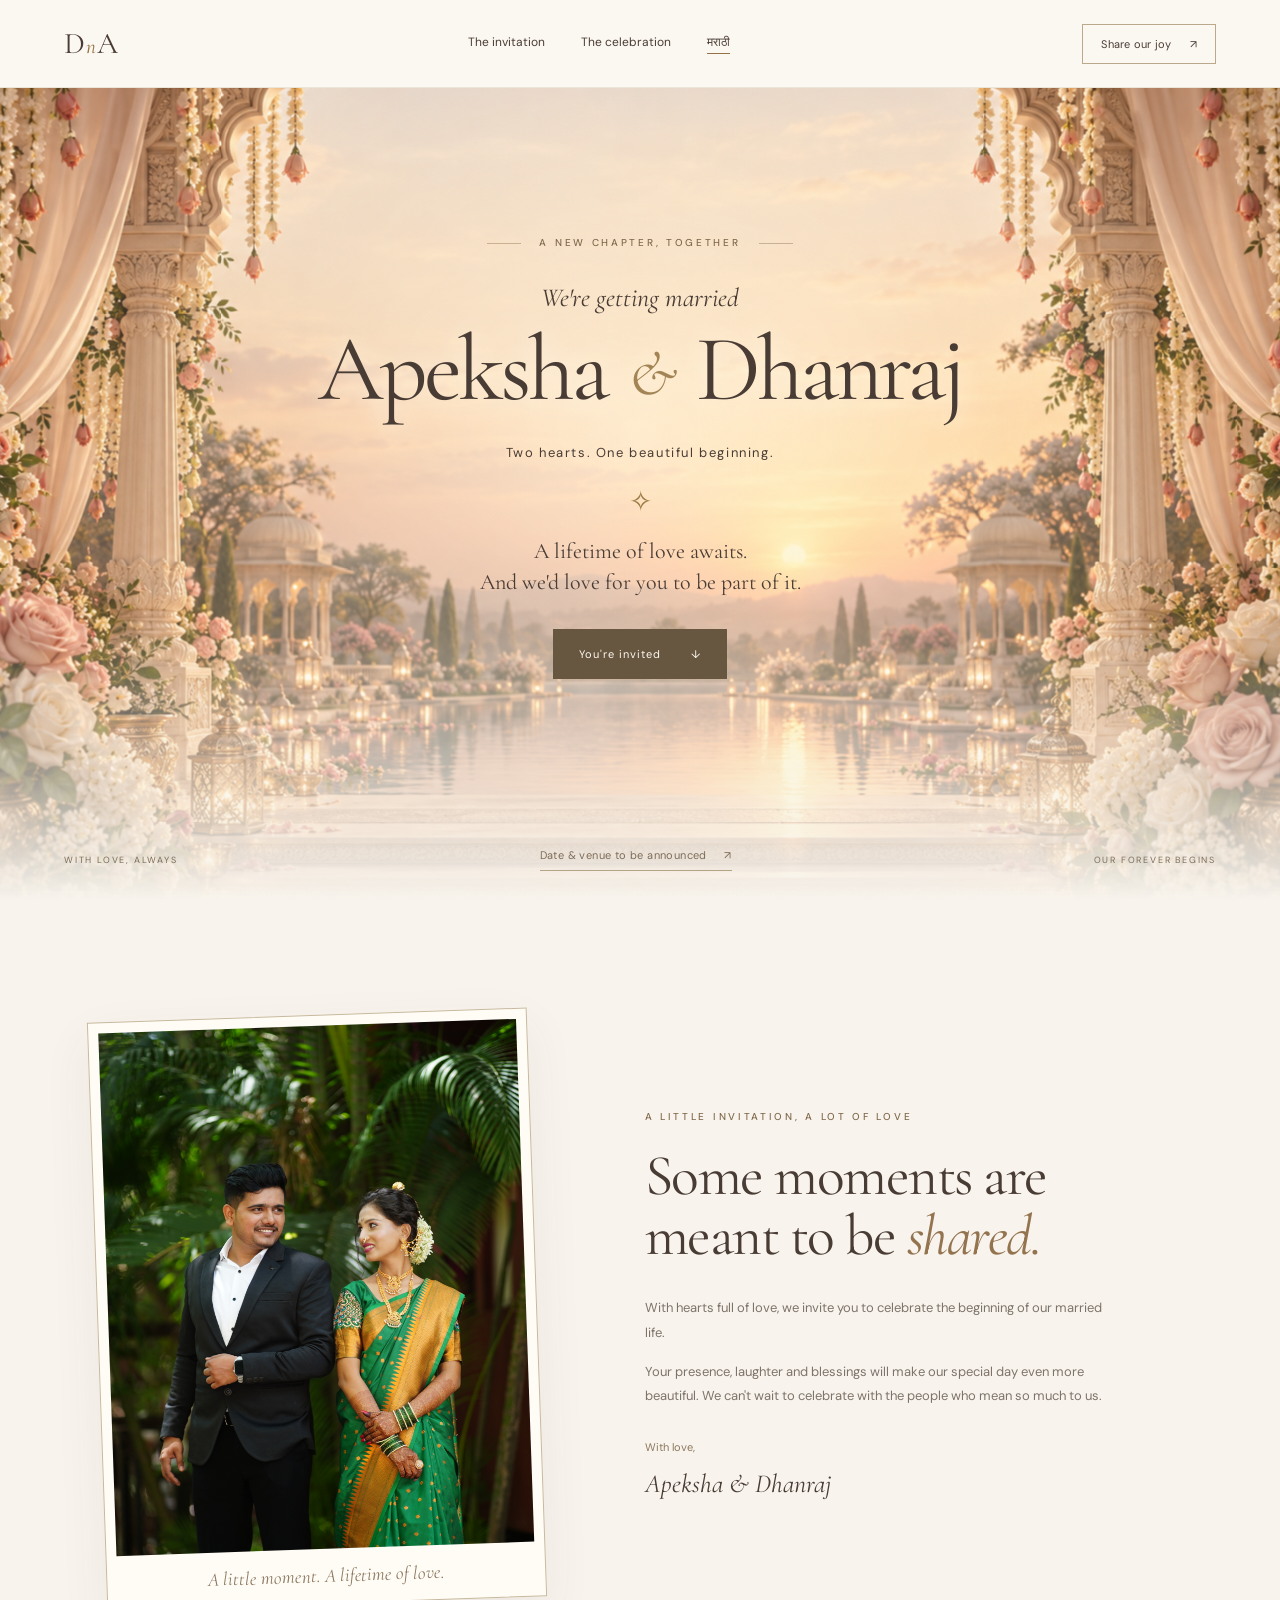
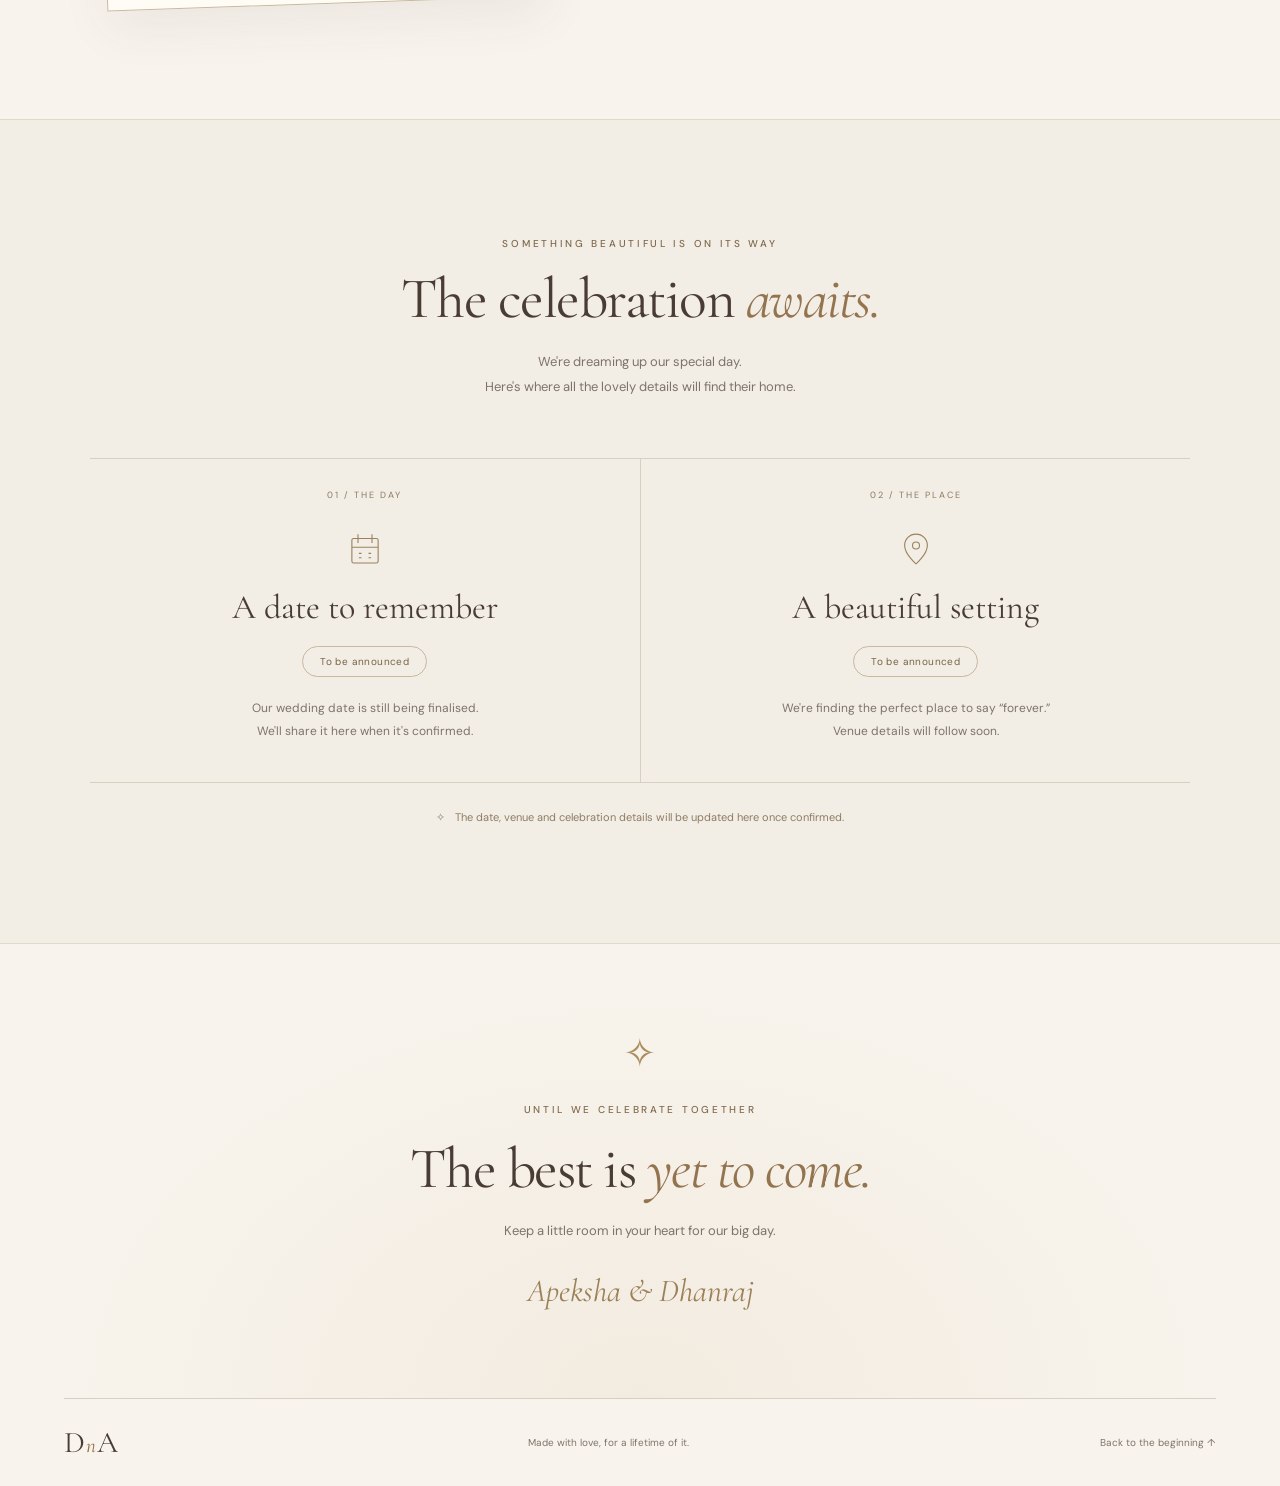
==== commit c6f3bea9: "Keep DnA logo unchanged across English and Marathi invitations" ====
--- a/index.html
+++ b/index.html
@@ -6,12 +6,12 @@
   <meta name="theme-color" content="#f7f2e9">
   <meta name="description" content="Apeksha and Dhanraj are getting married. Join us as we begin a lifetime of togetherness. Wedding date and venue will be announced soon.">
   <title>Apeksha &amp; Dhanraj | Our forever begins</title>
-  <link rel="stylesheet" href="styles.css?v=marathi1">
+  <link rel="stylesheet" href="styles.css?v=dna1">
   <script src="script.js?v=marathi1" defer></script>
 </head>
 <body>
   <header class="header">
-    <a class="monogram" href="#home" aria-label="Apeksha and Dhanraj, home">A<span>&amp;</span>D</a>
+    <a class="monogram" href="#home" aria-label="Apeksha and Dhanraj, home">D<span>n</span>A</a>
     <nav aria-label="Main navigation">
       <a href="#invitation">The invitation</a>
       <a href="#celebration">The celebration</a>
@@ -78,7 +78,7 @@
       <span class="closing-names">Apeksha &amp; Dhanraj</span>
     </section>
   </main>
-  <footer><a class="monogram" href="#home" aria-label="Back to top">A<span>&amp;</span>D</a><p>Made with love, for a lifetime of it.</p><a href="#home">Back to the beginning ↑</a></footer>
+  <footer><a class="monogram" href="#home" aria-label="Back to top">D<span>n</span>A</a><p>Made with love, for a lifetime of it.</p><a href="#home">Back to the beginning ↑</a></footer>
   <div id="toast" class="toast" role="status" aria-live="polite"></div>
   <dialog id="share-dialog">
     <form method="dialog"><button class="dialog-close" aria-label="Close sharing options">×</button></form>
@@ -93,3 +93,4 @@
 </body>
 </html>
 
+
--- a/styles.css
+++ b/styles.css
@@ -1,7 +1,7 @@
 @import url('https://fonts.googleapis.com/css2?family=Noto+Sans+Devanagari:wght@400;500;600&family=Noto+Serif+Devanagari:wght@400;500;600&display=swap');
 @import url('https://fonts.googleapis.com/css2?family=Cormorant+Garamond:ital,wght@0,400;0,500;0,600;1,400;1,500&family=DM+Sans:wght@400;500;600&display=swap');
 :root{--paper:#f8f4ed;--ink:#493c35;--muted:#7e736a;--gold:#947347;--line:#d9cfc0;--serif:"Cormorant Garamond",Georgia,serif;--sans:"DM Sans",Arial,sans-serif}
-*{box-sizing:border-box}html{scroll-behavior:smooth;scroll-padding-top:80px}body{margin:0;background:var(--paper);color:var(--ink);font-family:var(--sans);font-size:14px}a{color:inherit;text-decoration:none}button,input{font:inherit}button,a{-webkit-tap-highlight-color:transparent}a:focus-visible,button:focus-visible,input:focus-visible{outline:2px solid var(--gold);outline-offset:6px}button{cursor:pointer}h1,h2,h3,p{margin:0}h1,h2,h3{font-family:var(--serif);font-weight:400}h2{font-size:clamp(40px,4.5vw,66px);line-height:1.04;letter-spacing:-1.5px}h2 em{font-weight:400;color:#94734f}.header{height:88px;padding:0 5%;display:flex;align-items:center;justify-content:space-between;border-bottom:1px solid #d5c5ae66;background:#fbf8f1}.monogram{font-family:var(--serif);font-size:30px;letter-spacing:-2px;white-space:nowrap}.monogram span{font-size:21px;padding:0 3px;color:var(--gold);font-style:italic}.header nav{display:flex;gap:36px;font-size:12px}.header nav a:hover,footer>a:last-child:hover{color:var(--gold)}.share-button{border:1px solid #bca98b;background:transparent;color:var(--ink);padding:12px 18px;font-size:11px;letter-spacing:.25px}.share-button span{margin-left:15px}.hero{min-height:720px;height:calc(100svh - 88px);max-height:1050px;position:relative;isolation:isolate;overflow:hidden;display:flex;align-items:center;justify-content:center;text-align:center}.hero-art{position:absolute;inset:-18px;background:#e9dfcc url("wedding-garden.png") center 53%/cover no-repeat;z-index:-3;transform:translate3d(var(--move-x,0px),var(--move-y,0px),0) scale(1.025);transition:transform 1.2s ease-out;will-change:transform}.hero-wash{position:absolute;inset:0;background:linear-gradient(180deg,#fff9e916 0%,#fff8e120 65%,#f8f4ed 100%),radial-gradient(ellipse at 50% 43%,#fff8e8a8 0%,#fff6e03b 40%,transparent 67%);z-index:-2}.hero-copy{position:relative;padding:20px 24px 95px;animation:arrive 1.6s both}.eyebrow{font-size:10px;letter-spacing:2.7px;font-weight:500;line-height:1.8;color:#816a4d}.hero .eyebrow{display:flex;align-items:center;justify-content:center;gap:18px}.hero .eyebrow span{width:34px;height:1px;background:#9c805f80}.intro{font-family:var(--serif);font-size:26px;font-style:italic;margin:30px 0 8px}.hero h1{font-size:clamp(66px,7.3vw,112px);line-height:1.05;letter-spacing:-4px;text-shadow:0 2px 25px #fff7e9}.hero h1 em{display:inline-block;font-size:.68em;color:#a28455;margin:0 5px;font-weight:400;vertical-align:8%}.hero-message{font-size:13px;letter-spacing:1.6px;margin-top:25px}.small-ornament{font-size:28px;color:#9c7b45;margin:22px 0 16px}.hero-note{font-family:var(--serif);font-size:22px;line-height:1.4}.primary-button{display:inline-flex;align-items:center;justify-content:center;gap:30px;background:#675640;color:#fffaf0;padding:17px 25px;margin-top:31px;border:1px solid #675640;font-size:11px;letter-spacing:1px;transition:background .2s,transform .2s}.primary-button:hover{background:#4d402f;transform:translateY(-2px)}.hero-bottom{position:absolute;bottom:29px;left:5%;right:5%;display:flex;align-items:center;justify-content:space-between;font-size:9px;letter-spacing:1.8px;color:#7c6c58}.hero-bottom>a{letter-spacing:.4px;font-size:11px;border-bottom:1px solid #b5a386;padding-bottom:8px}.hero-bottom>a span{margin-left:14px}.section-pad{padding:115px max(7%,calc((100vw - 1160px)/2))}.invitation{display:grid;grid-template-columns:1fr 1.2fr;gap:100px;align-items:center}.invitation-side{border:1px solid #b6a27c70;border-radius:200px 200px 4px 4px;position:relative;min-height:385px;max-width:360px;width:100%;display:flex;align-items:center;justify-content:center;font-family:var(--serif);font-size:130px;color:#a38455;background:radial-gradient(ellipse,#e9dfcd77,transparent 70%);box-shadow:inset 0 0 0 10px var(--paper),inset 0 0 0 11px #b6a27c40;transform:rotate(-4deg)}.invitation-side i{font-size:70px;margin:35px -7px 0;color:#c1a887}.invitation-side span:last-child{margin-top:85px}.invitation-copy h2{margin:21px 0 29px}.invitation-copy>p:not(.eyebrow):not(.signature){max-width:470px;font-size:13px;line-height:1.9;color:var(--muted);margin-top:14px}.signature{margin-top:27px;color:#8b785e;font-size:11px;line-height:2}.signature span{font-family:var(--serif);font-size:26px;font-style:italic;color:var(--ink)}.celebration{text-align:center;background:#eee8dd80;border-top:1px solid #e2d9ca;border-bottom:1px solid #e2d9ca}.celebration h2{margin:17px 0 21px}.section-lead{font-size:13px;line-height:1.9;color:var(--muted)}.details{display:grid;grid-template-columns:1fr 1fr;margin-top:58px;border-top:1px solid var(--line);border-bottom:1px solid var(--line)}.details article{padding:30px 20px 40px}.details article+article{border-left:1px solid var(--line)}.detail-number{display:block;font-size:9px;letter-spacing:2px;color:#8d7a60}.details svg{display:block;width:42px;height:42px;stroke:#9b825d;stroke-width:1.25;margin:27px auto 17px}.details h3{font-size:34px}.status{display:inline-block;border:1px solid #c8b99e;border-radius:30px;padding:8px 17px;margin:18px 0 20px;font-size:10px;letter-spacing:.4px;color:#786446}.details article p{font-size:12px;line-height:1.9;color:var(--muted)}.details-note{font-size:11px;line-height:1.8;color:#8e7d64;margin-top:25px}.details-note span{margin-right:7px}.closing{padding:83px 24px 88px;text-align:center;background:radial-gradient(ellipse at 50% 100%,#e7d9c555,transparent 70%)}.closing-ornament{font-size:40px;color:#aa8d5e;margin-bottom:22px}.closing h2{margin:21px 0 22px}.closing>p:not(.eyebrow){color:var(--muted);font-size:13px}.closing-names{display:block;font-family:var(--serif);font-size:32px;font-style:italic;color:#9c8058;margin-top:32px}footer{margin:0 5%;padding:25px 0;border-top:1px solid var(--line);display:flex;align-items:center;justify-content:space-between}footer p,footer>a:last-child{font-size:10px;color:var(--muted)}.toast{position:fixed;bottom:25px;left:50%;transform:translate(-50%,20px);opacity:0;pointer-events:none;padding:14px 22px;background:var(--ink);color:var(--paper);transition:.3s;z-index:5}.toast.visible{opacity:1;transform:translate(-50%,0)}dialog{width:calc(100% - 40px);max-width:480px;border:1px solid var(--line);padding:45px 35px;background:var(--paper);color:var(--ink);box-shadow:0 25px 100px #241b2833}dialog::backdrop{background:#31282188;backdrop-filter:blur(5px)}dialog h2{font-size:36px;margin:15px 0}dialog p:not(.eyebrow){font-size:12px;line-height:1.8;color:var(--muted)}dialog label{display:block;margin:25px 0 8px;font-size:11px}dialog input{padding:12px;width:100%;border:1px solid var(--line);background:#fffaf3;color:var(--ink);font-size:12px}dialog .primary-button{margin:15px 0}.dialog-close{position:absolute;top:10px;right:14px;font-size:26px;background:none;border:0;color:var(--ink)}@keyframes arrive{from{opacity:0;transform:translateY(16px)}to{opacity:1;transform:translateY(0)}}@media(min-width:1600px){.hero h1{font-size:120px}}
+*{box-sizing:border-box}html{scroll-behavior:smooth;scroll-padding-top:80px}body{margin:0;background:var(--paper);color:var(--ink);font-family:var(--sans);font-size:14px}a{color:inherit;text-decoration:none}button,input{font:inherit}button,a{-webkit-tap-highlight-color:transparent}a:focus-visible,button:focus-visible,input:focus-visible{outline:2px solid var(--gold);outline-offset:6px}button{cursor:pointer}h1,h2,h3,p{margin:0}h1,h2,h3{font-family:var(--serif);font-weight:400}h2{font-size:clamp(40px,4.5vw,66px);line-height:1.04;letter-spacing:-1.5px}h2 em{font-weight:400;color:#94734f}.header{height:88px;padding:0 5%;display:flex;align-items:center;justify-content:space-between;border-bottom:1px solid #d5c5ae66;background:#fbf8f1}.monogram{font-family:"Cormorant Garamond",Georgia,serif;font-size:30px;letter-spacing:-2px;white-space:nowrap}.monogram span{font-size:21px;padding:0 3px;color:var(--gold);font-style:italic}.header nav{display:flex;gap:36px;font-size:12px}.header nav a:hover,footer>a:last-child:hover{color:var(--gold)}.share-button{border:1px solid #bca98b;background:transparent;color:var(--ink);padding:12px 18px;font-size:11px;letter-spacing:.25px}.share-button span{margin-left:15px}.hero{min-height:720px;height:calc(100svh - 88px);max-height:1050px;position:relative;isolation:isolate;overflow:hidden;display:flex;align-items:center;justify-content:center;text-align:center}.hero-art{position:absolute;inset:-18px;background:#e9dfcc url("wedding-garden.png") center 53%/cover no-repeat;z-index:-3;transform:translate3d(var(--move-x,0px),var(--move-y,0px),0) scale(1.025);transition:transform 1.2s ease-out;will-change:transform}.hero-wash{position:absolute;inset:0;background:linear-gradient(180deg,#fff9e916 0%,#fff8e120 65%,#f8f4ed 100%),radial-gradient(ellipse at 50% 43%,#fff8e8a8 0%,#fff6e03b 40%,transparent 67%);z-index:-2}.hero-copy{position:relative;padding:20px 24px 95px;animation:arrive 1.6s both}.eyebrow{font-size:10px;letter-spacing:2.7px;font-weight:500;line-height:1.8;color:#816a4d}.hero .eyebrow{display:flex;align-items:center;justify-content:center;gap:18px}.hero .eyebrow span{width:34px;height:1px;background:#9c805f80}.intro{font-family:var(--serif);font-size:26px;font-style:italic;margin:30px 0 8px}.hero h1{font-size:clamp(66px,7.3vw,112px);line-height:1.05;letter-spacing:-4px;text-shadow:0 2px 25px #fff7e9}.hero h1 em{display:inline-block;font-size:.68em;color:#a28455;margin:0 5px;font-weight:400;vertical-align:8%}.hero-message{font-size:13px;letter-spacing:1.6px;margin-top:25px}.small-ornament{font-size:28px;color:#9c7b45;margin:22px 0 16px}.hero-note{font-family:var(--serif);font-size:22px;line-height:1.4}.primary-button{display:inline-flex;align-items:center;justify-content:center;gap:30px;background:#675640;color:#fffaf0;padding:17px 25px;margin-top:31px;border:1px solid #675640;font-size:11px;letter-spacing:1px;transition:background .2s,transform .2s}.primary-button:hover{background:#4d402f;transform:translateY(-2px)}.hero-bottom{position:absolute;bottom:29px;left:5%;right:5%;display:flex;align-items:center;justify-content:space-between;font-size:9px;letter-spacing:1.8px;color:#7c6c58}.hero-bottom>a{letter-spacing:.4px;font-size:11px;border-bottom:1px solid #b5a386;padding-bottom:8px}.hero-bottom>a span{margin-left:14px}.section-pad{padding:115px max(7%,calc((100vw - 1160px)/2))}.invitation{display:grid;grid-template-columns:1fr 1.2fr;gap:100px;align-items:center}.invitation-side{border:1px solid #b6a27c70;border-radius:200px 200px 4px 4px;position:relative;min-height:385px;max-width:360px;width:100%;display:flex;align-items:center;justify-content:center;font-family:var(--serif);font-size:130px;color:#a38455;background:radial-gradient(ellipse,#e9dfcd77,transparent 70%);box-shadow:inset 0 0 0 10px var(--paper),inset 0 0 0 11px #b6a27c40;transform:rotate(-4deg)}.invitation-side i{font-size:70px;margin:35px -7px 0;color:#c1a887}.invitation-side span:last-child{margin-top:85px}.invitation-copy h2{margin:21px 0 29px}.invitation-copy>p:not(.eyebrow):not(.signature){max-width:470px;font-size:13px;line-height:1.9;color:var(--muted);margin-top:14px}.signature{margin-top:27px;color:#8b785e;font-size:11px;line-height:2}.signature span{font-family:var(--serif);font-size:26px;font-style:italic;color:var(--ink)}.celebration{text-align:center;background:#eee8dd80;border-top:1px solid #e2d9ca;border-bottom:1px solid #e2d9ca}.celebration h2{margin:17px 0 21px}.section-lead{font-size:13px;line-height:1.9;color:var(--muted)}.details{display:grid;grid-template-columns:1fr 1fr;margin-top:58px;border-top:1px solid var(--line);border-bottom:1px solid var(--line)}.details article{padding:30px 20px 40px}.details article+article{border-left:1px solid var(--line)}.detail-number{display:block;font-size:9px;letter-spacing:2px;color:#8d7a60}.details svg{display:block;width:42px;height:42px;stroke:#9b825d;stroke-width:1.25;margin:27px auto 17px}.details h3{font-size:34px}.status{display:inline-block;border:1px solid #c8b99e;border-radius:30px;padding:8px 17px;margin:18px 0 20px;font-size:10px;letter-spacing:.4px;color:#786446}.details article p{font-size:12px;line-height:1.9;color:var(--muted)}.details-note{font-size:11px;line-height:1.8;color:#8e7d64;margin-top:25px}.details-note span{margin-right:7px}.closing{padding:83px 24px 88px;text-align:center;background:radial-gradient(ellipse at 50% 100%,#e7d9c555,transparent 70%)}.closing-ornament{font-size:40px;color:#aa8d5e;margin-bottom:22px}.closing h2{margin:21px 0 22px}.closing>p:not(.eyebrow){color:var(--muted);font-size:13px}.closing-names{display:block;font-family:var(--serif);font-size:32px;font-style:italic;color:#9c8058;margin-top:32px}footer{margin:0 5%;padding:25px 0;border-top:1px solid var(--line);display:flex;align-items:center;justify-content:space-between}footer p,footer>a:last-child{font-size:10px;color:var(--muted)}.toast{position:fixed;bottom:25px;left:50%;transform:translate(-50%,20px);opacity:0;pointer-events:none;padding:14px 22px;background:var(--ink);color:var(--paper);transition:.3s;z-index:5}.toast.visible{opacity:1;transform:translate(-50%,0)}dialog{width:calc(100% - 40px);max-width:480px;border:1px solid var(--line);padding:45px 35px;background:var(--paper);color:var(--ink);box-shadow:0 25px 100px #241b2833}dialog::backdrop{background:#31282188;backdrop-filter:blur(5px)}dialog h2{font-size:36px;margin:15px 0}dialog p:not(.eyebrow){font-size:12px;line-height:1.8;color:var(--muted)}dialog label{display:block;margin:25px 0 8px;font-size:11px}dialog input{padding:12px;width:100%;border:1px solid var(--line);background:#fffaf3;color:var(--ink);font-size:12px}dialog .primary-button{margin:15px 0}.dialog-close{position:absolute;top:10px;right:14px;font-size:26px;background:none;border:0;color:var(--ink)}@keyframes arrive{from{opacity:0;transform:translateY(16px)}to{opacity:1;transform:translateY(0)}}@media(min-width:1600px){.hero h1{font-size:120px}}
 @media(max-width:800px){.header{height:74px;padding:0 6%}.header nav{gap:18px;font-size:10px}.share-button{padding:10px;font-size:10px}.share-button span{margin-left:5px}.hero{min-height:710px;height:calc(100svh - 74px)}.hero-art{background-position:50% 50%}.hero-copy{padding-bottom:80px}.hero h1{font-size:75px;letter-spacing:-2.5px;max-width:420px}.hero h1 em{display:block;font-size:42px;line-height:1.05;margin:5px 0}.hero .eyebrow{font-size:9px;letter-spacing:2px}.intro{font-size:23px;margin-top:25px}.hero-message{font-size:11px;letter-spacing:1px;margin-top:20px}.small-ornament{margin:17px 0 10px}.hero-note{font-size:20px}.hero-bottom{justify-content:center}.hero-bottom>span{display:none}.section-pad{padding:75px 8%}.invitation{gap:42px;grid-template-columns:.8fr 1.2fr}.invitation-side{font-size:85px;min-height:290px}.invitation-side i{font-size:45px}.invitation-copy h2{font-size:42px}.details h3{font-size:29px}}
 @media(max-width:540px){.header nav a:first-child{display:none}.header nav{margin-left:auto;margin-right:20px}.share-button{font-size:0;border:0;padding:10px}.share-button span{font-size:22px;margin:0}.hero{min-height:745px;max-height:900px}.hero-copy{padding:10px 18px 75px}.hero h1{font-size:78px}.hero-art{background-position:center;background-size:auto 100%}.hero-wash{background:radial-gradient(ellipse at center,#fff8e8c9 10%,#fff6e066 55%,transparent 90%),linear-gradient(0deg,var(--paper),transparent 30%)}.hero .eyebrow span{width:18px}.hero .eyebrow{gap:9px;font-size:8px;letter-spacing:2px}.intro{margin-top:26px}.invitation{grid-template-columns:1fr;text-align:center;gap:40px}.invitation-side{min-height:230px;max-width:210px;margin:auto;font-size:85px}.invitation-side span:last-child{margin-top:55px}.invitation-copy h2{font-size:45px}.invitation-copy>p:not(.eyebrow):not(.signature){margin-left:auto;margin-right:auto}.details{grid-template-columns:1fr;margin-top:35px}.details article+article{border-left:0;border-top:1px solid var(--line)}.details article{padding:27px 0 35px}.details-note{font-size:10px}.celebration h2,.closing h2{font-size:44px}.closing{padding:65px 7%}footer{flex-wrap:wrap;gap:20px;justify-content:center;text-align:center}footer .monogram{display:none}footer>a:last-child{width:100%}}
 @media(prefers-reduced-motion:reduce){html{scroll-behavior:auto}*,*::before,*::after{animation:none!important;transition:none!important}.hero-art{transform:none;will-change:auto}}
@@ -9,4 +9,5 @@
 
 .couple-photo{margin:0;width:100%;max-width:440px;justify-self:center;padding:10px;border:1px solid #c8b99e;background:#fffcf6;box-shadow:0 18px 50px #493c3512;transform:rotate(-2deg)}.couple-photo img{display:block;width:100%;height:auto;aspect-ratio:4/5;object-fit:cover;object-position:50% 50%}.couple-photo figcaption{font-family:var(--serif);font-style:italic;font-size:19px;text-align:center;padding:15px 4px 6px;color:#8b785e}@media(max-width:800px){.invitation{gap:40px;grid-template-columns:1fr 1.1fr}}@media(max-width:640px){.invitation{grid-template-columns:1fr;text-align:center}.couple-photo{max-width:420px}.invitation-copy>p{margin-left:auto;margin-right:auto}}
 
-.language-link{border-bottom:1px solid var(--gold);padding-bottom:3px;white-space:nowrap}html[lang="mr"]{--serif:"Noto Serif Devanagari",serif;--sans:"Noto Sans Devanagari",sans-serif}html[lang="mr"] h1,html[lang="mr"] h2,html[lang="mr"] h3{letter-spacing:0;line-height:1.55}html[lang="mr"] em,html[lang="mr"] .intro,html[lang="mr"] .signature span,html[lang="mr"] .closing-names,html[lang="mr"] .couple-photo figcaption{font-style:normal}html[lang="mr"] .eyebrow{letter-spacing:1px;font-size:12px}html[lang="mr"] .hero h1{font-size:clamp(48px,6vw,88px)}html[lang="mr"] .hero h1 em{font-size:.35em;vertical-align:middle;margin:0 12px}html[lang="mr"] .hero-copy{padding-top:35px}html[lang="mr"] .hero-note{font-size:20px;line-height:1.85}html[lang="mr"] .hero-message{letter-spacing:0;font-size:15px}html[lang="mr"] .intro{font-size:24px;margin-top:20px}html[lang="mr"] h2{font-size:clamp(30px,3.5vw,49px)}html[lang="mr"] .details h3{font-size:26px}html[lang="mr"] .signature span,html[lang="mr"] .closing-names{font-size:25px}html[lang="mr"] .couple-photo figcaption{font-size:17px}html[lang="mr"] .primary-button{font-size:13px;letter-spacing:0}html[lang="mr"] .monogram{font-size:26px;letter-spacing:0}html[lang="mr"] .hero-bottom{letter-spacing:0}html[lang="mr"] .status{font-size:12px}html[lang="mr"] dialog h2{font-size:28px}@media(max-width:800px){html[lang="mr"] .hero h1{font-size:58px}html[lang="mr"] .hero h1 em{font-size:23px;line-height:1.5;margin:0}html[lang="mr"] .hero{min-height:790px}html[lang="mr"] .hero-copy{padding-bottom:75px}}@media(max-width:540px){.header nav{gap:16px;margin-right:10px}.header nav .language-link{display:inline-block}html[lang="mr"] .hero h1{font-size:54px}html[lang="mr"] .hero .eyebrow{font-size:10px;letter-spacing:0}html[lang="mr"] .intro{font-size:20px}html[lang="mr"] .hero-note{font-size:18px}html[lang="mr"] .header nav{font-size:11px}html[lang="mr"] .hero-bottom>a{font-size:11px}html[lang="mr"] .invitation-copy h2{font-size:32px}html[lang="mr"] .details h3{font-size:24px}}
+.language-link{border-bottom:1px solid var(--gold);padding-bottom:3px;white-space:nowrap}html[lang="mr"]{--serif:"Noto Serif Devanagari",serif;--sans:"Noto Sans Devanagari",sans-serif}html[lang="mr"] h1,html[lang="mr"] h2,html[lang="mr"] h3{letter-spacing:0;line-height:1.55}html[lang="mr"] em,html[lang="mr"] .intro,html[lang="mr"] .signature span,html[lang="mr"] .closing-names,html[lang="mr"] .couple-photo figcaption{font-style:normal}html[lang="mr"] .eyebrow{letter-spacing:1px;font-size:12px}html[lang="mr"] .hero h1{font-size:clamp(48px,6vw,88px)}html[lang="mr"] .hero h1 em{font-size:.35em;vertical-align:middle;margin:0 12px}html[lang="mr"] .hero-copy{padding-top:35px}html[lang="mr"] .hero-note{font-size:20px;line-height:1.85}html[lang="mr"] .hero-message{letter-spacing:0;font-size:15px}html[lang="mr"] .intro{font-size:24px;margin-top:20px}html[lang="mr"] h2{font-size:clamp(30px,3.5vw,49px)}html[lang="mr"] .details h3{font-size:26px}html[lang="mr"] .signature span,html[lang="mr"] .closing-names{font-size:25px}html[lang="mr"] .couple-photo figcaption{font-size:17px}html[lang="mr"] .primary-button{font-size:13px;letter-spacing:0}html[lang="mr"] .hero-bottom{letter-spacing:0}html[lang="mr"] .status{font-size:12px}html[lang="mr"] dialog h2{font-size:28px}@media(max-width:800px){html[lang="mr"] .hero h1{font-size:58px}html[lang="mr"] .hero h1 em{font-size:23px;line-height:1.5;margin:0}html[lang="mr"] .hero{min-height:790px}html[lang="mr"] .hero-copy{padding-bottom:75px}}@media(max-width:540px){.header nav{gap:16px;margin-right:10px}.header nav .language-link{display:inline-block}html[lang="mr"] .hero h1{font-size:54px}html[lang="mr"] .hero .eyebrow{font-size:10px;letter-spacing:0}html[lang="mr"] .intro{font-size:20px}html[lang="mr"] .hero-note{font-size:18px}html[lang="mr"] .header nav{font-size:11px}html[lang="mr"] .hero-bottom>a{font-size:11px}html[lang="mr"] .invitation-copy h2{font-size:32px}html[lang="mr"] .details h3{font-size:24px}}
+
